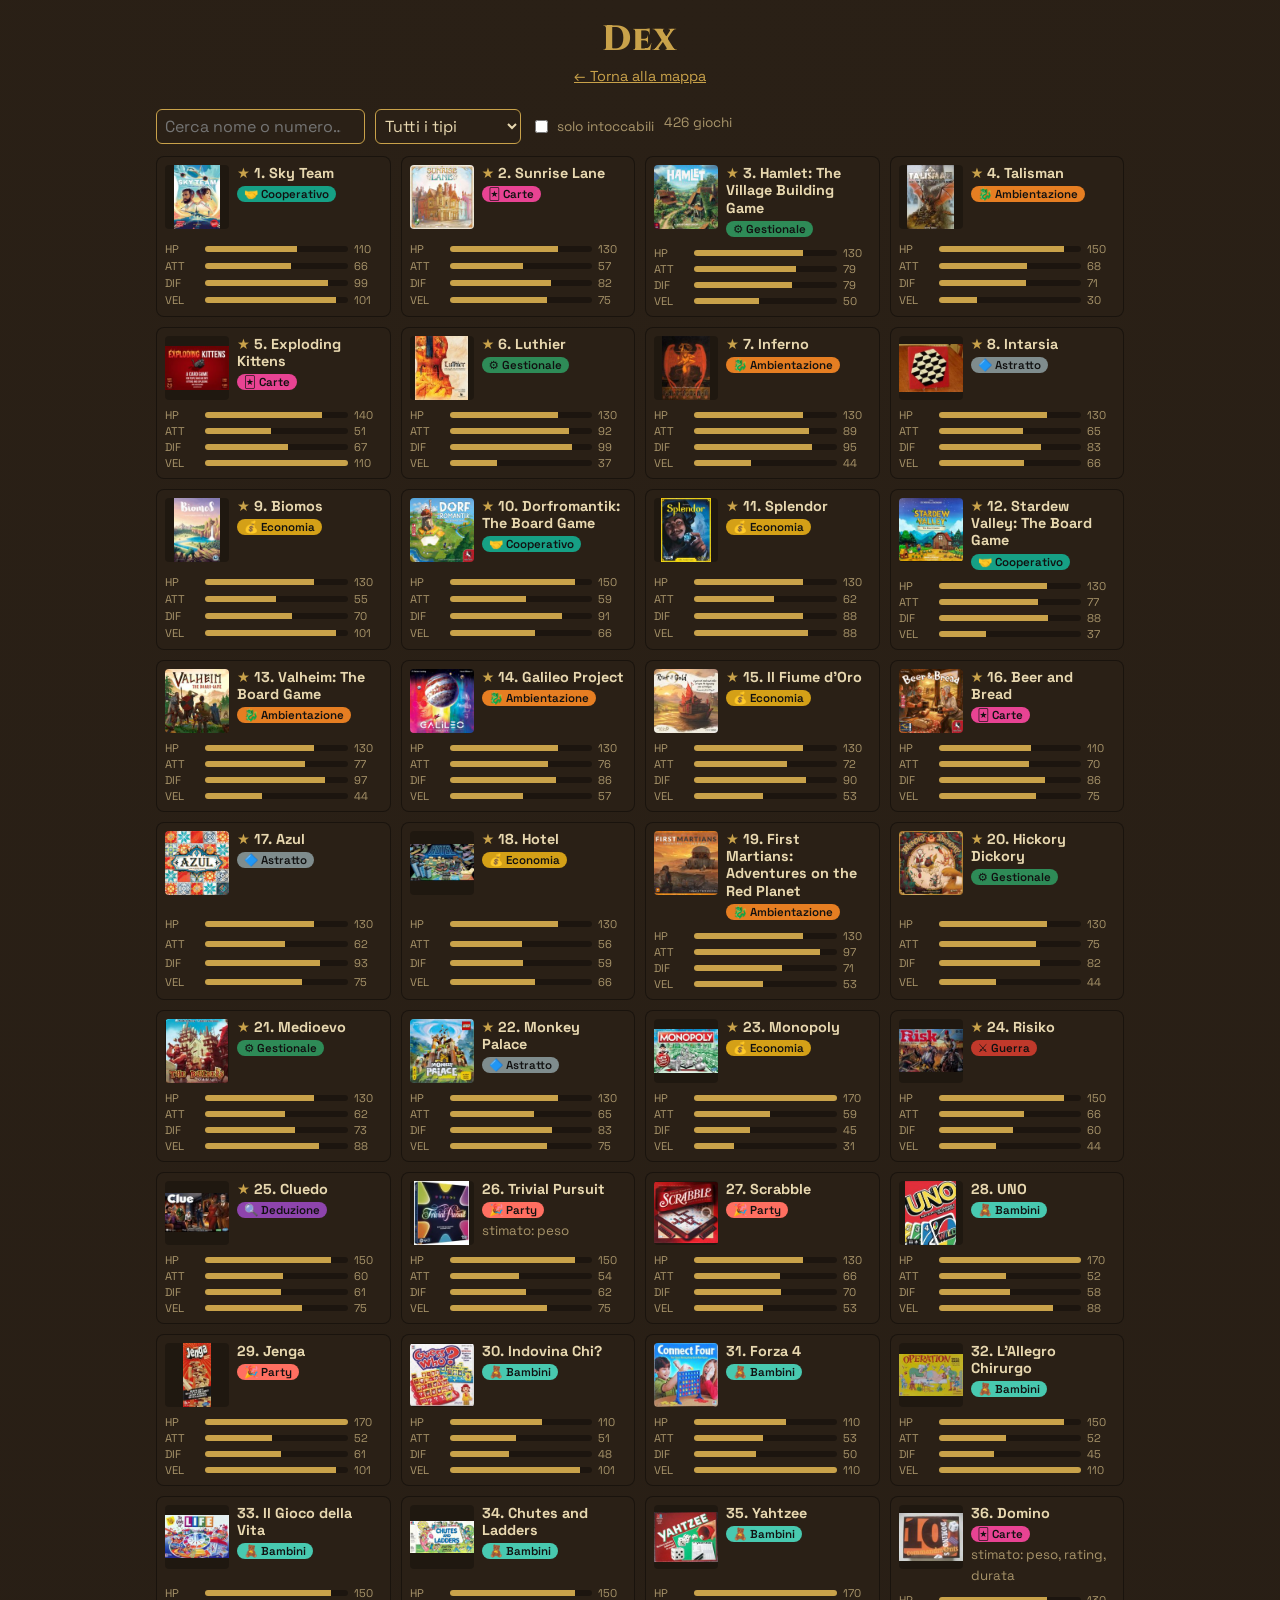
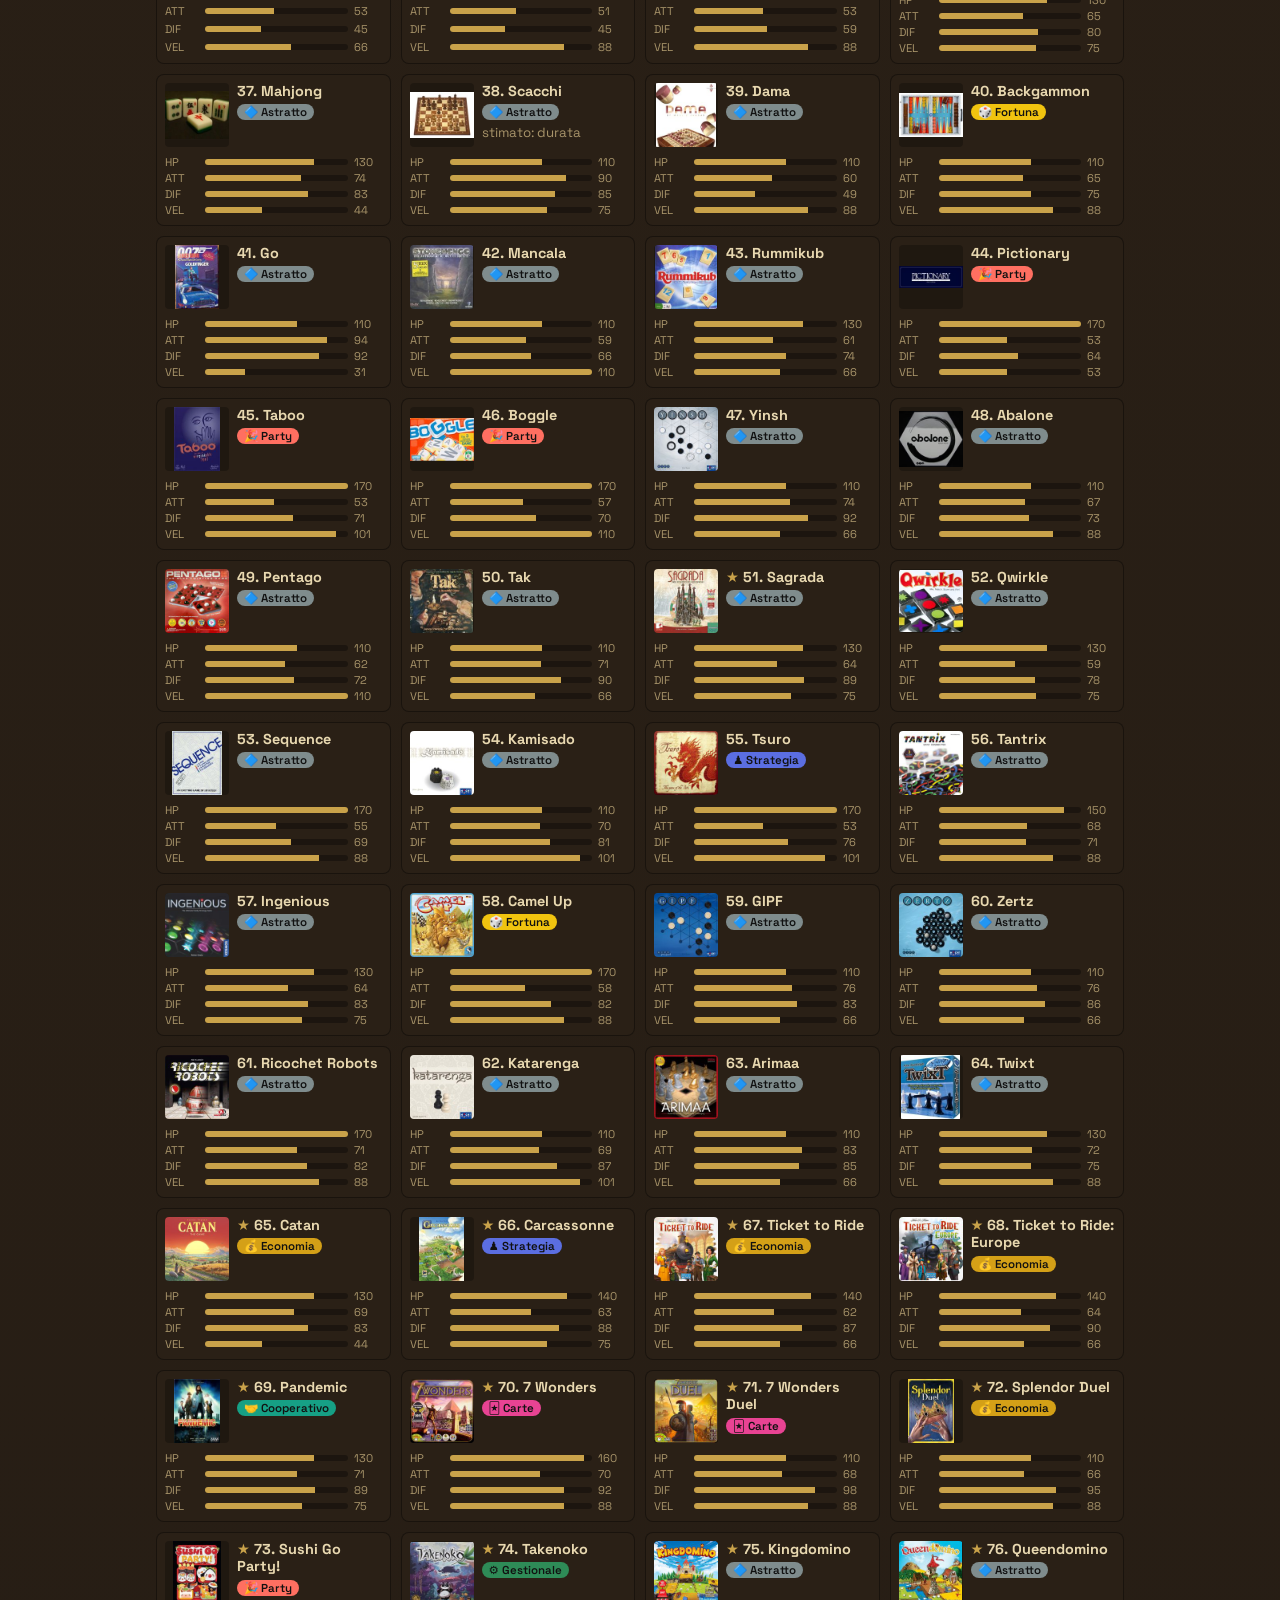
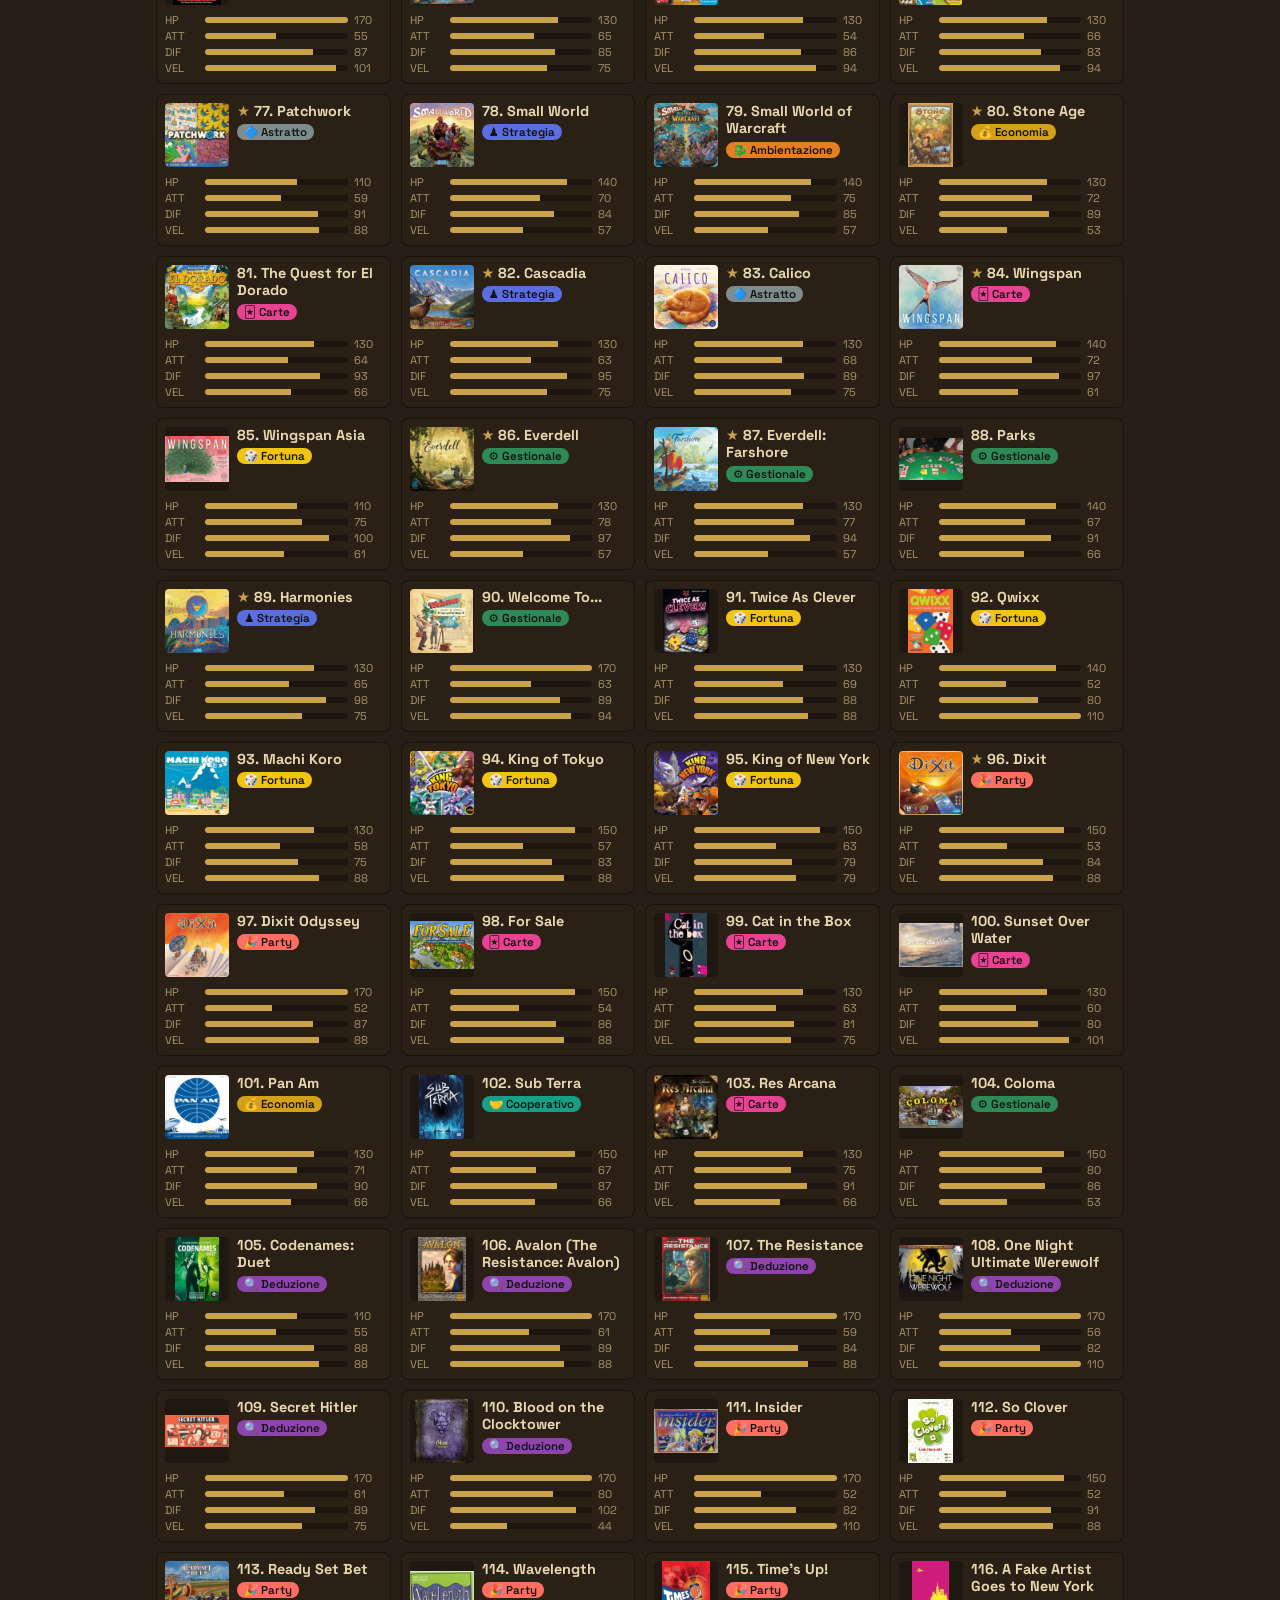
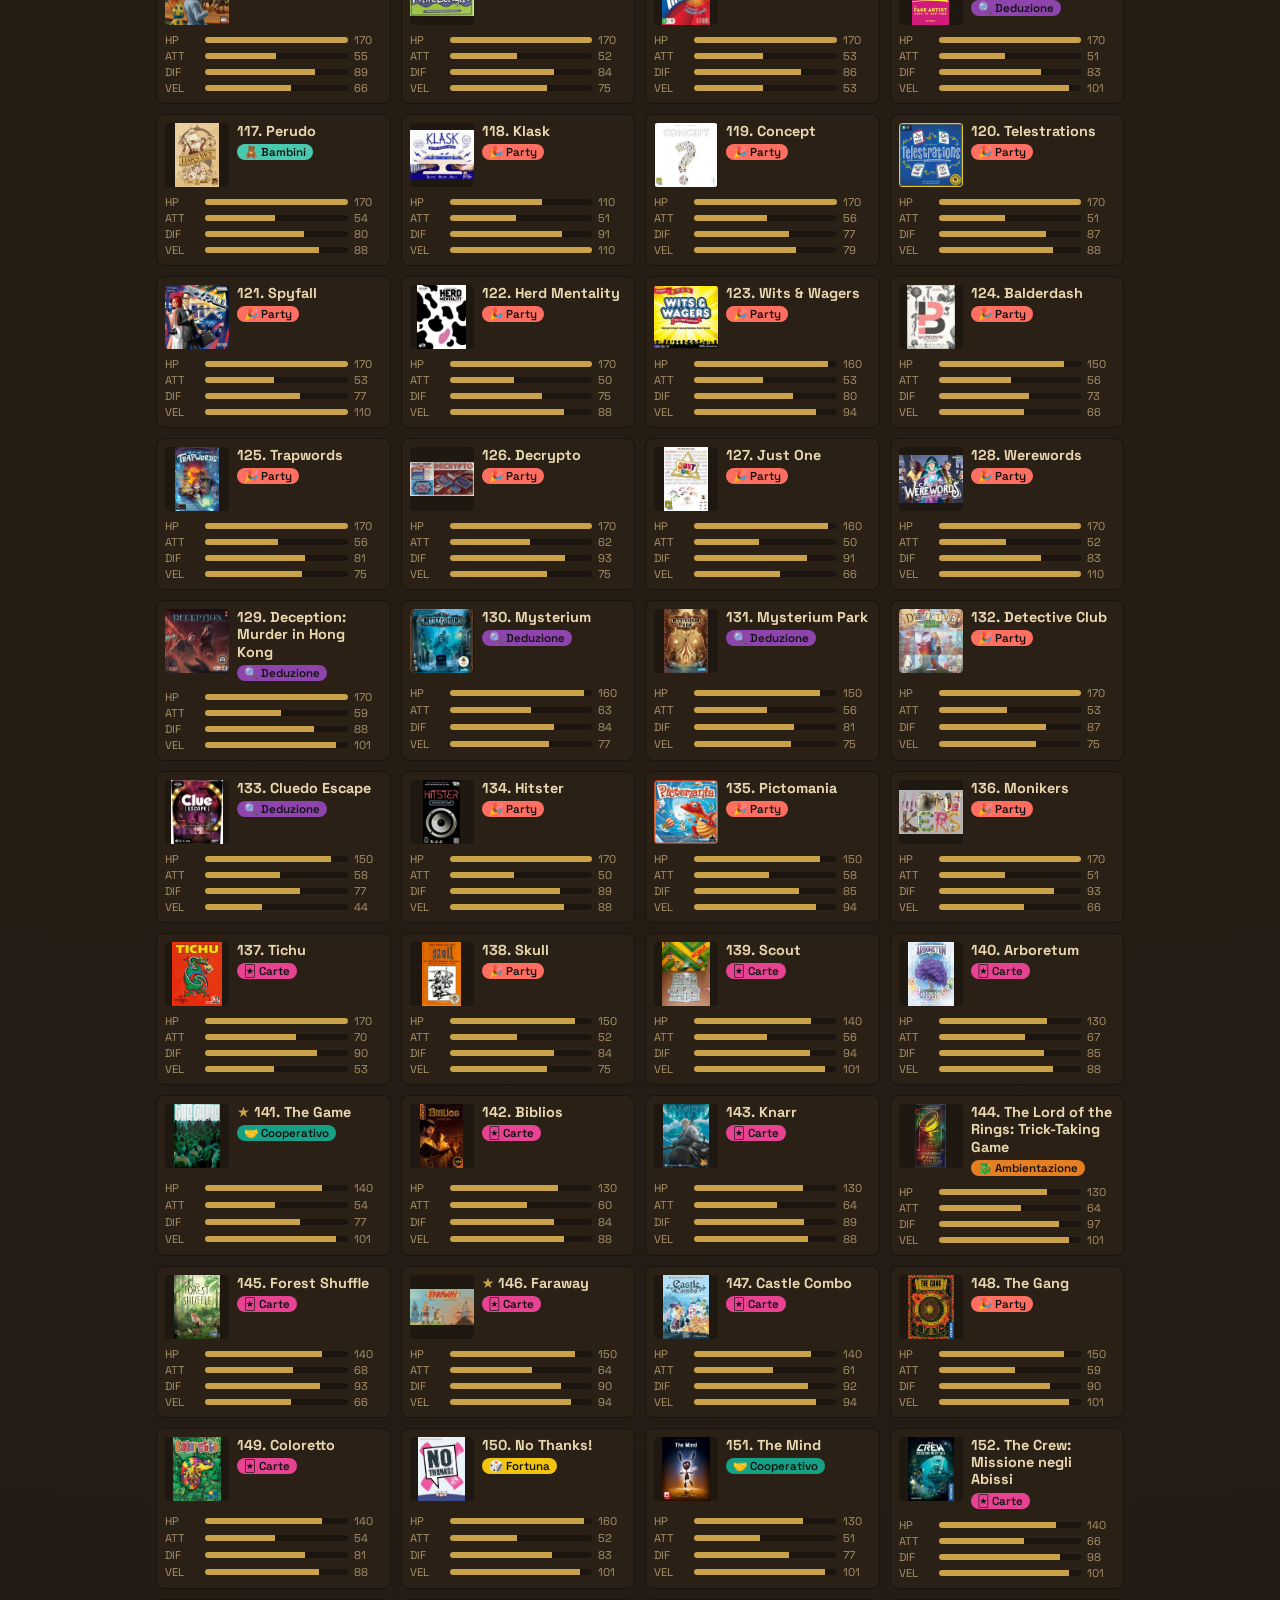
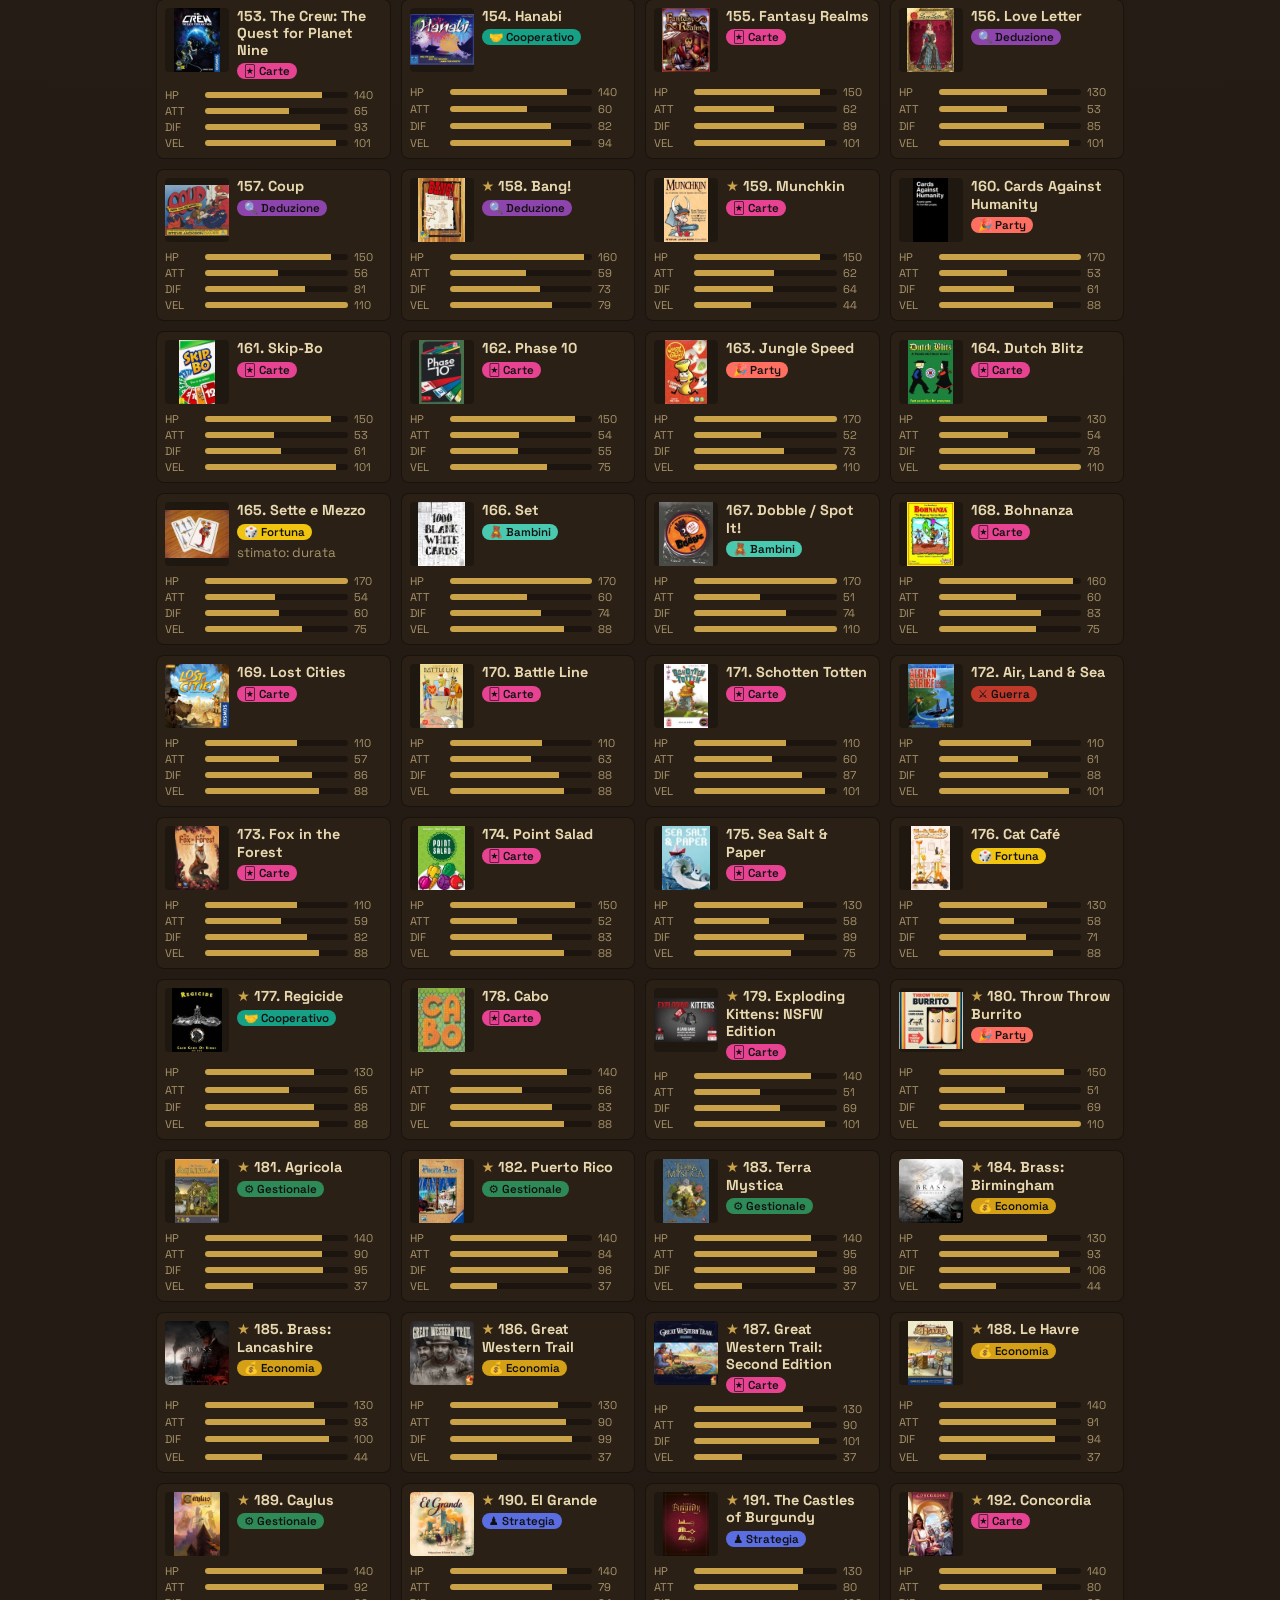
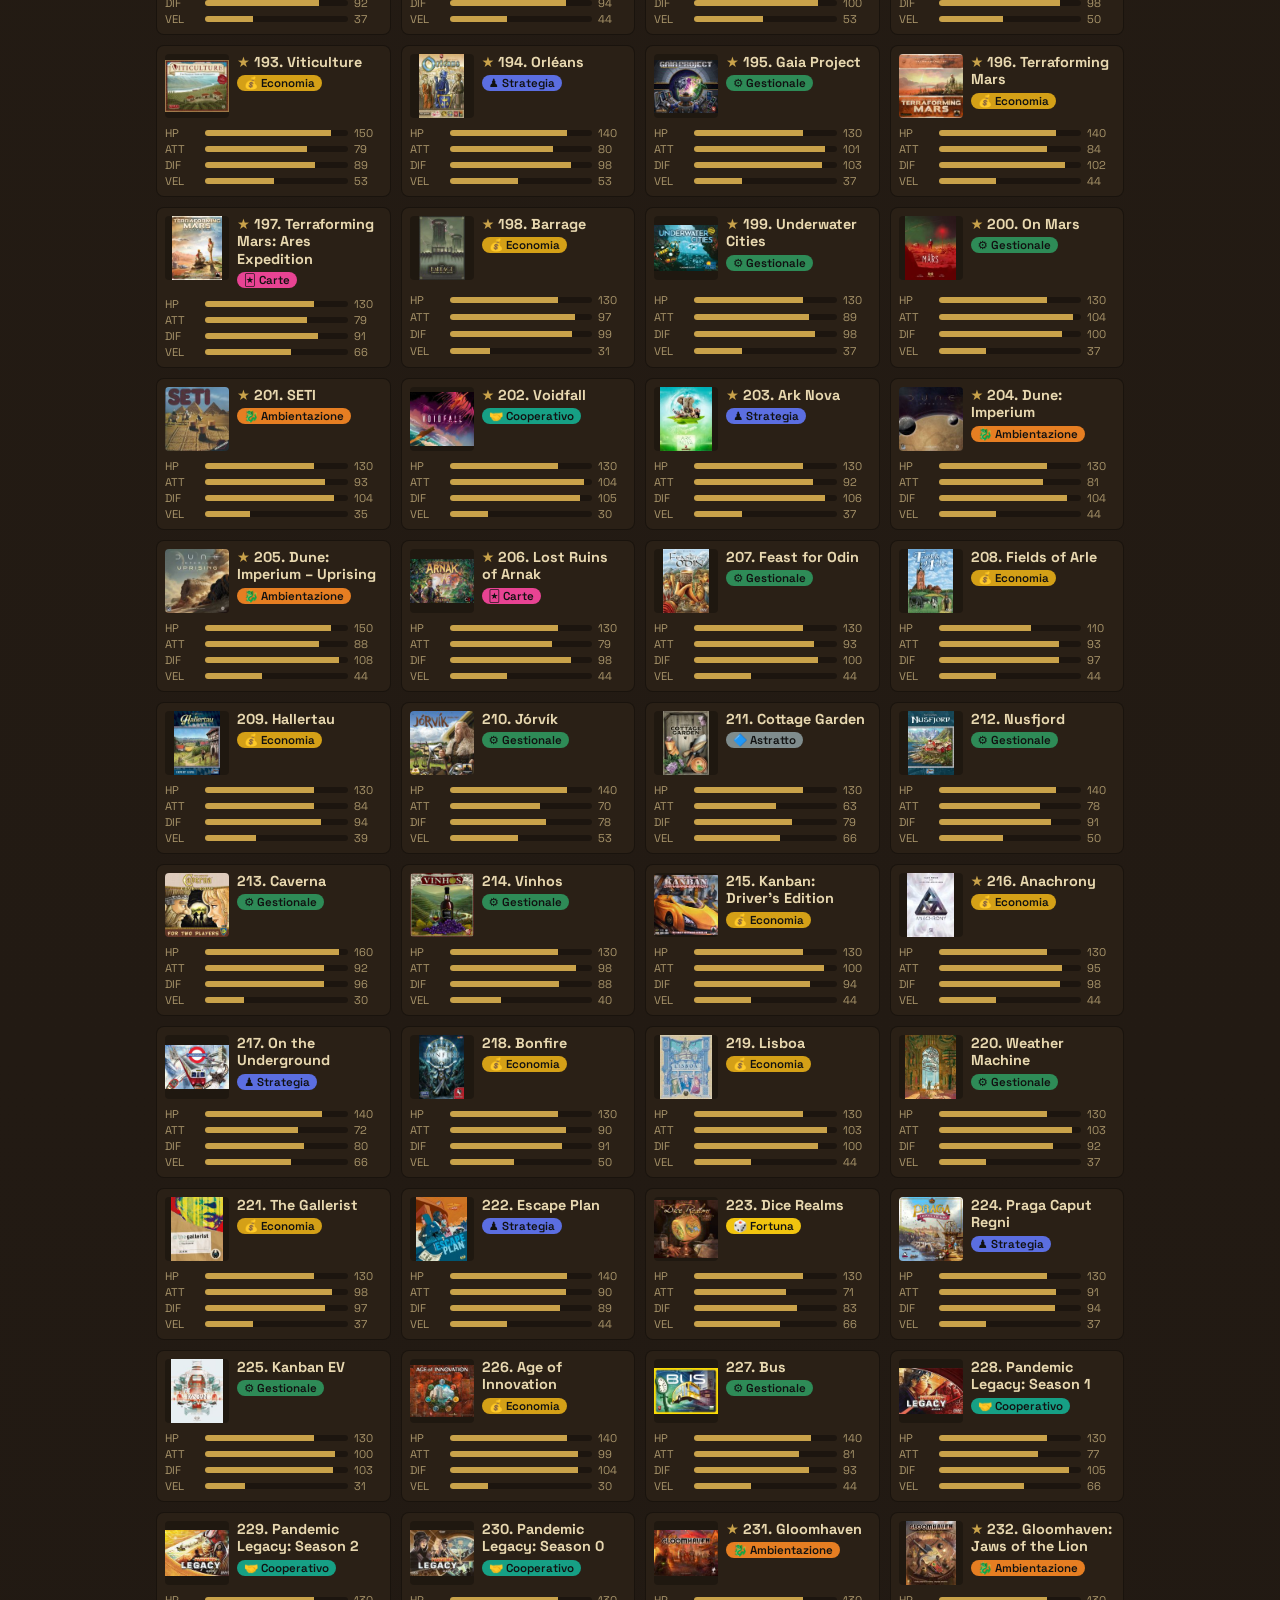
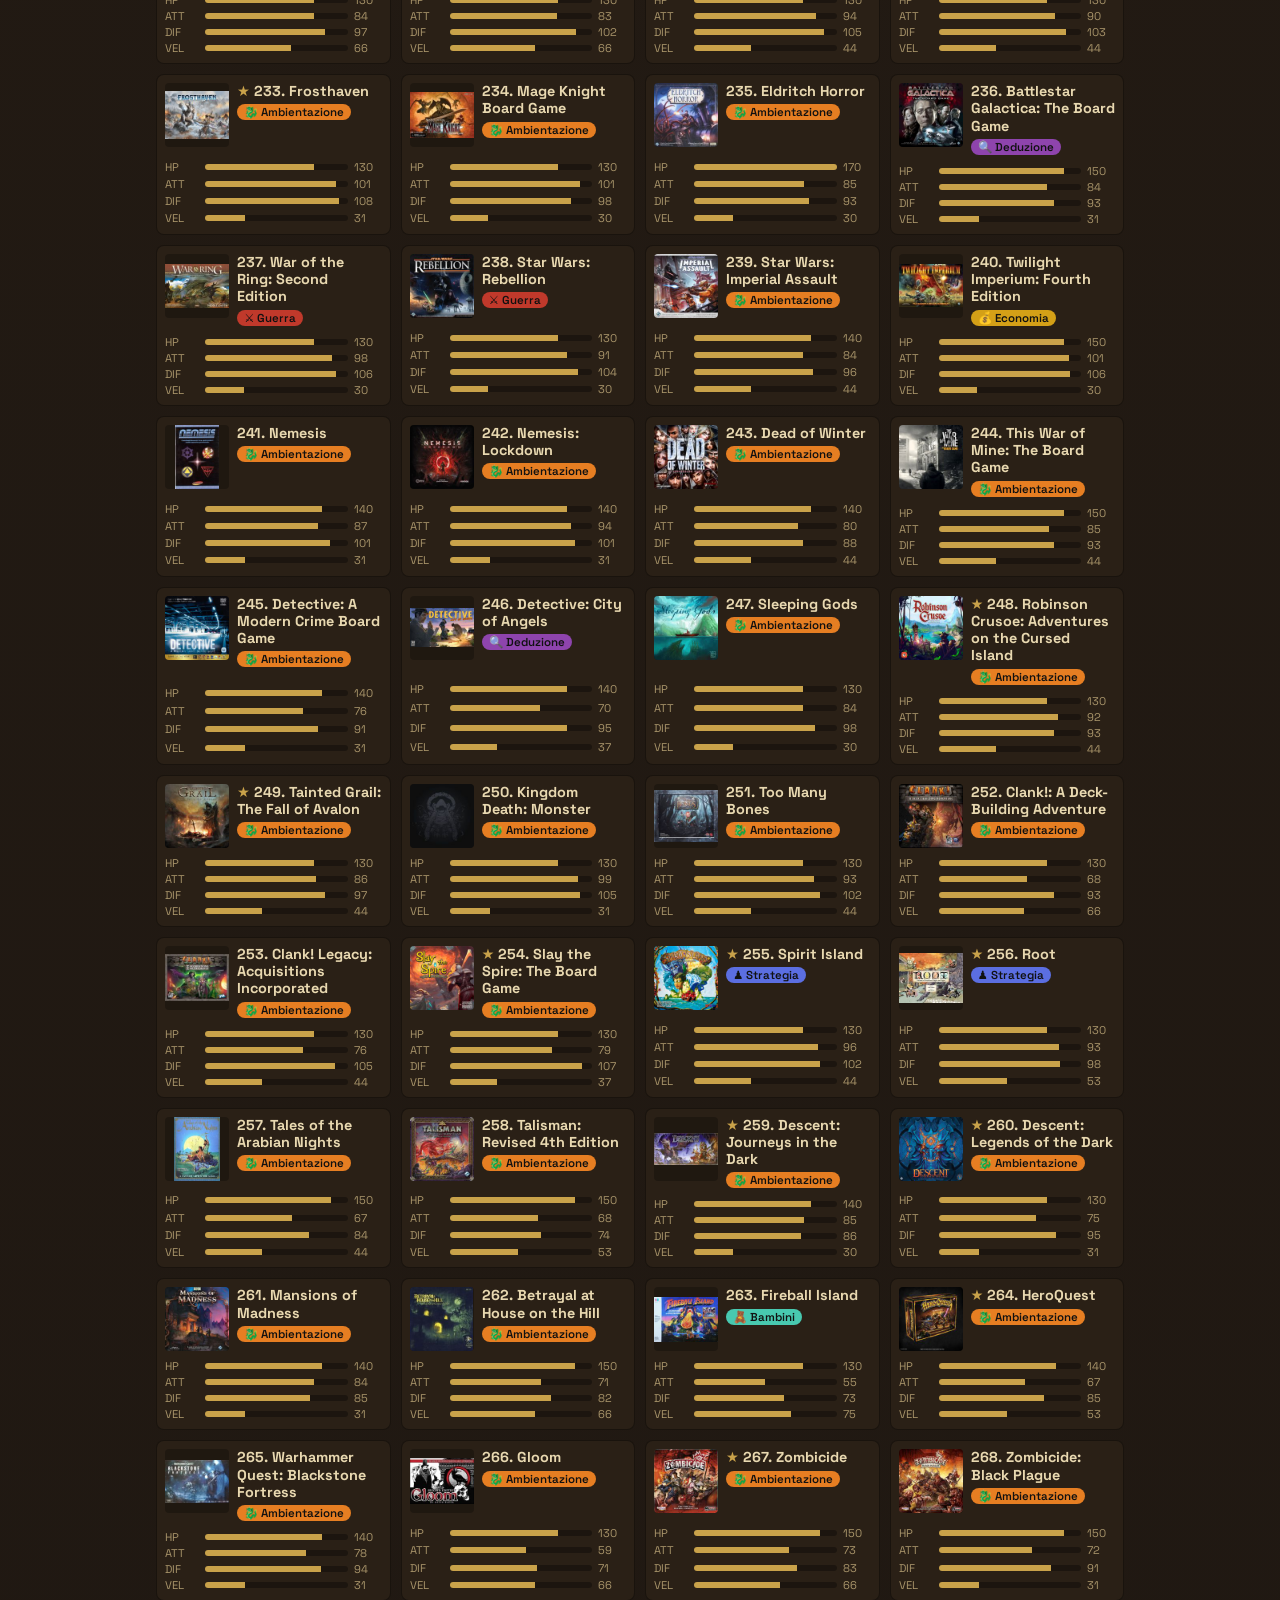
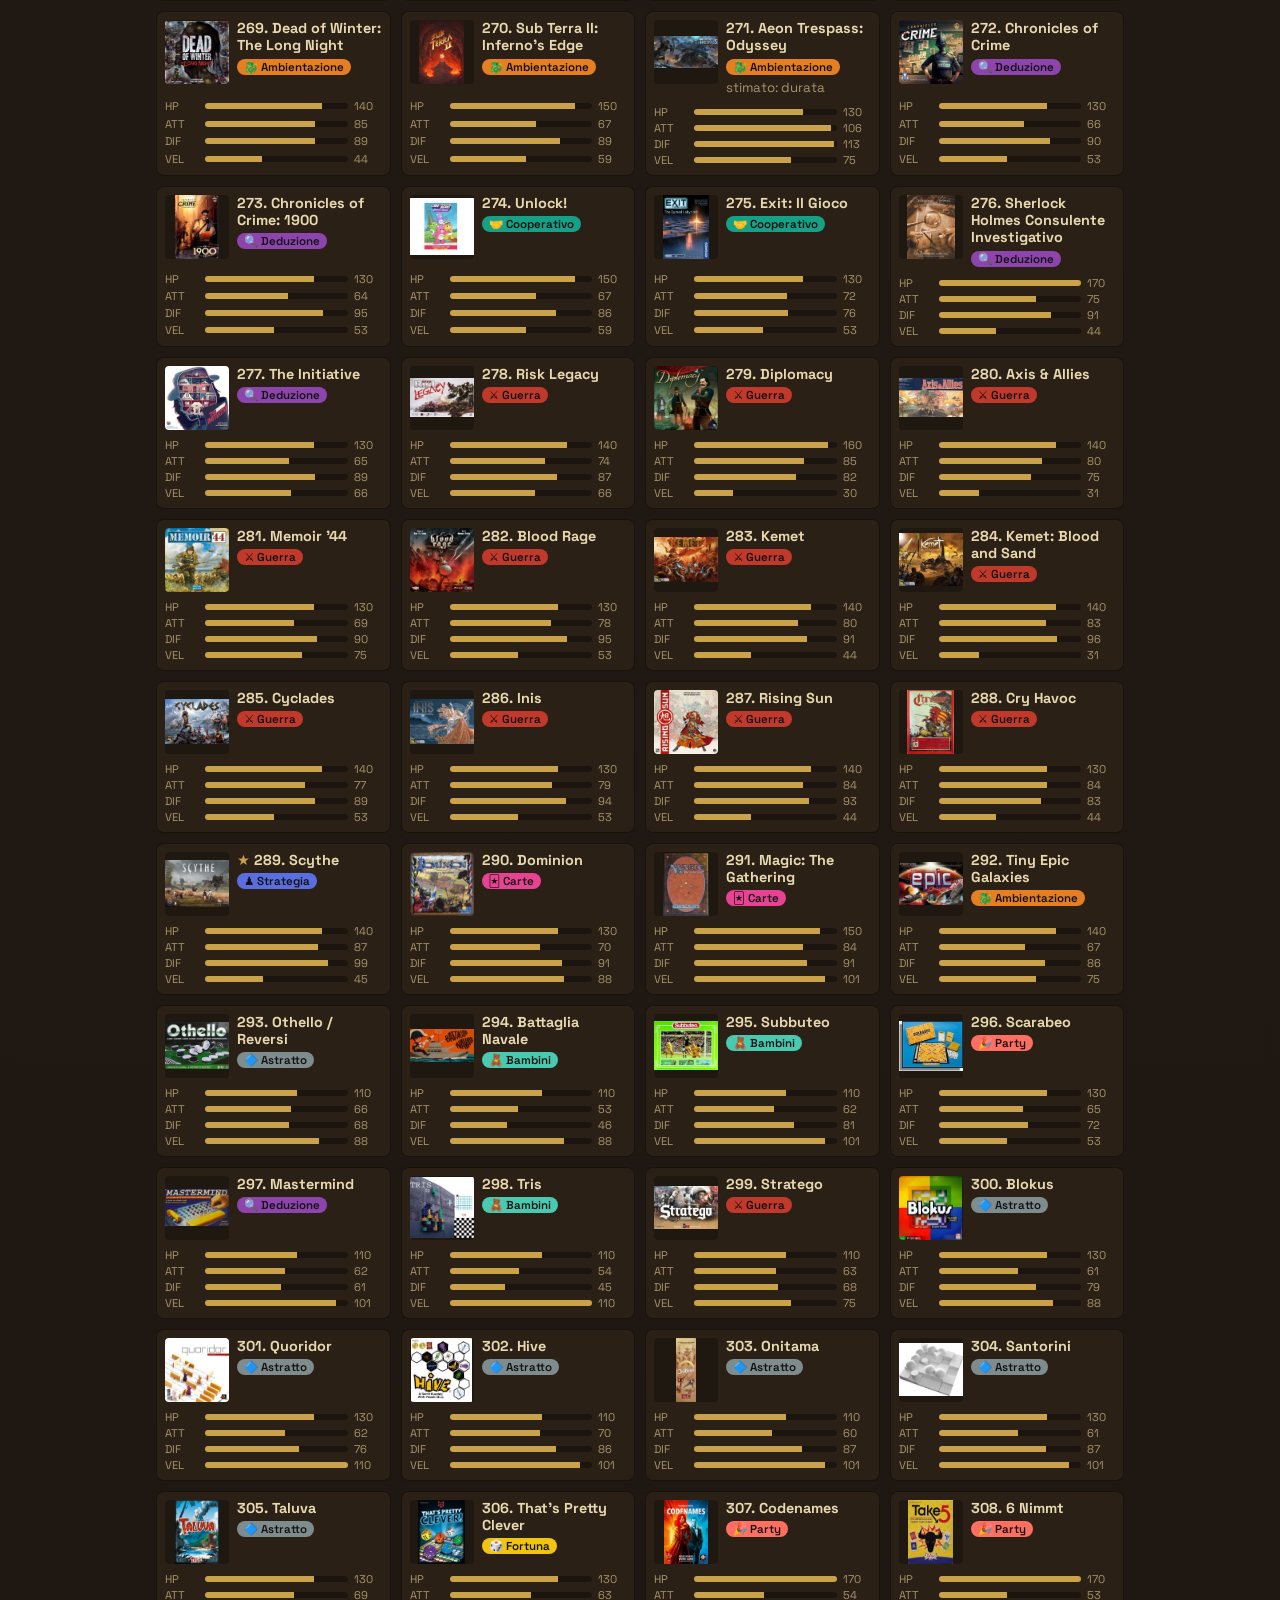
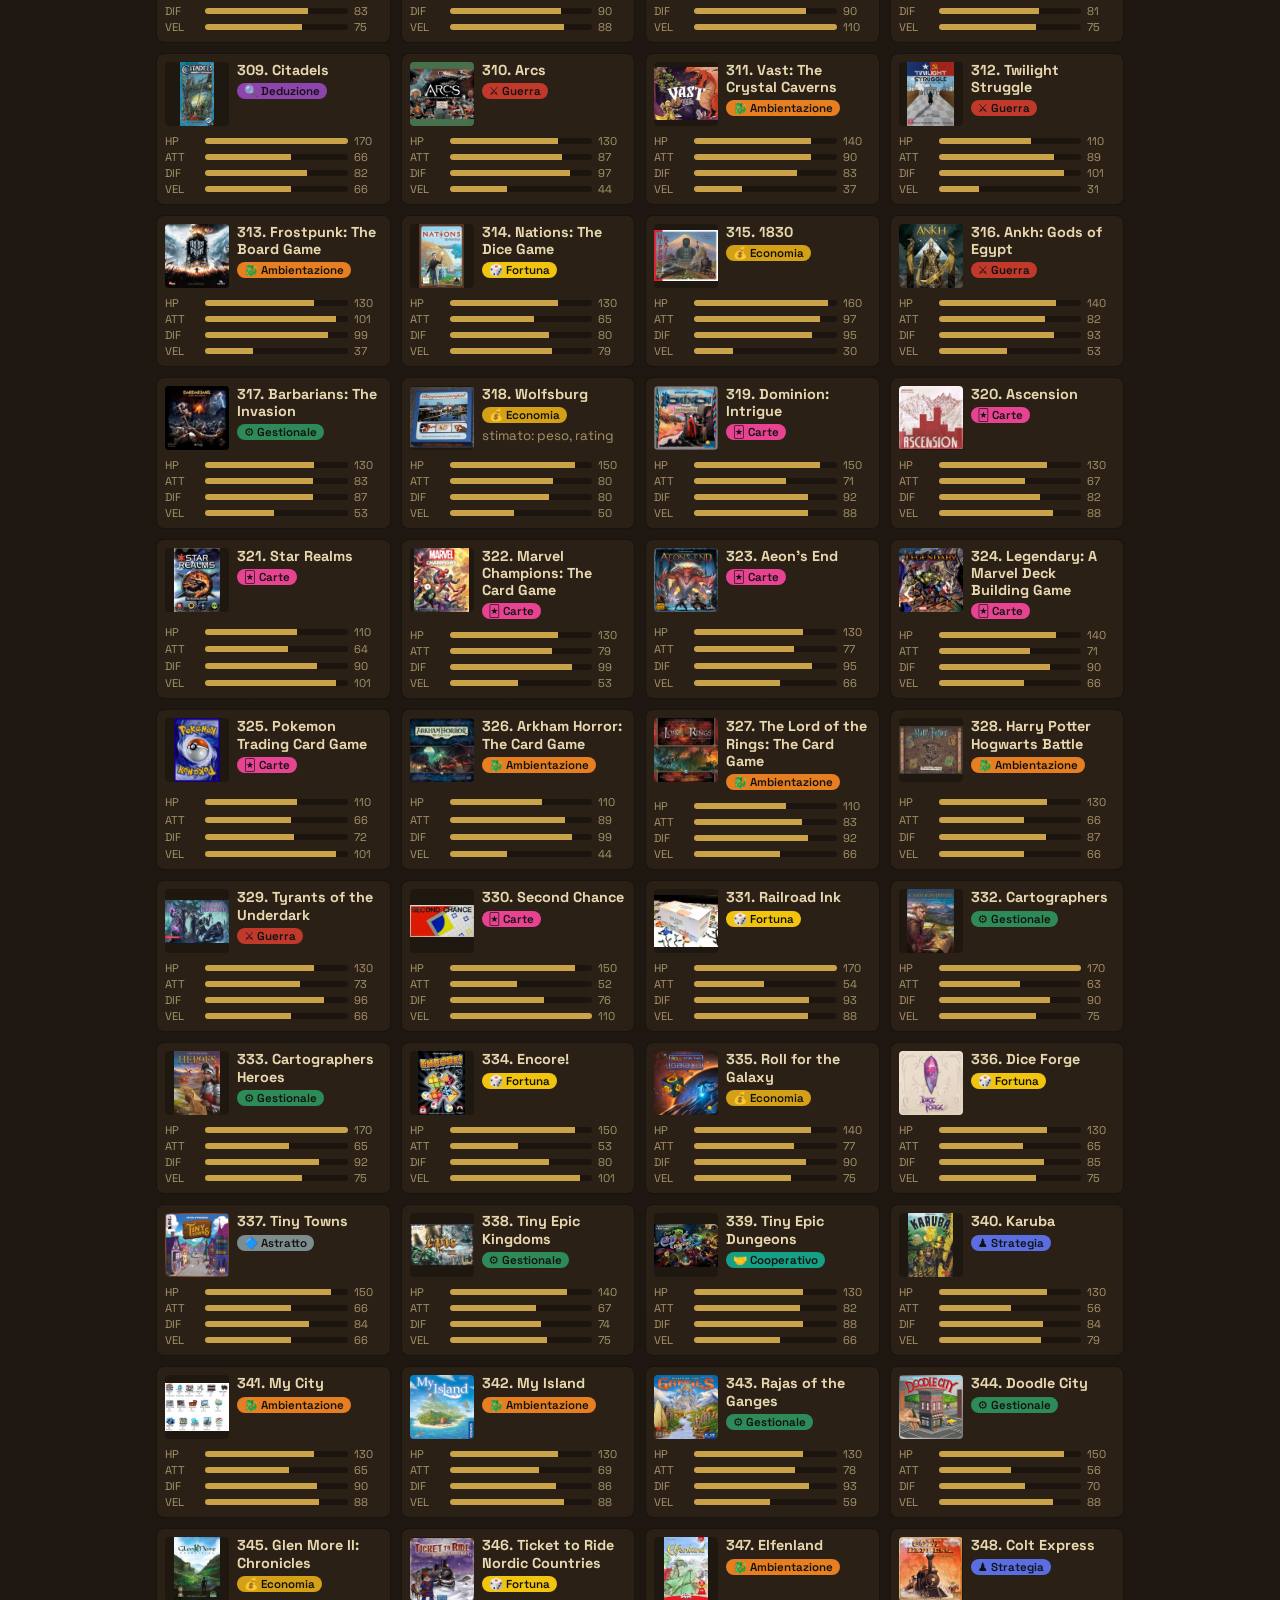
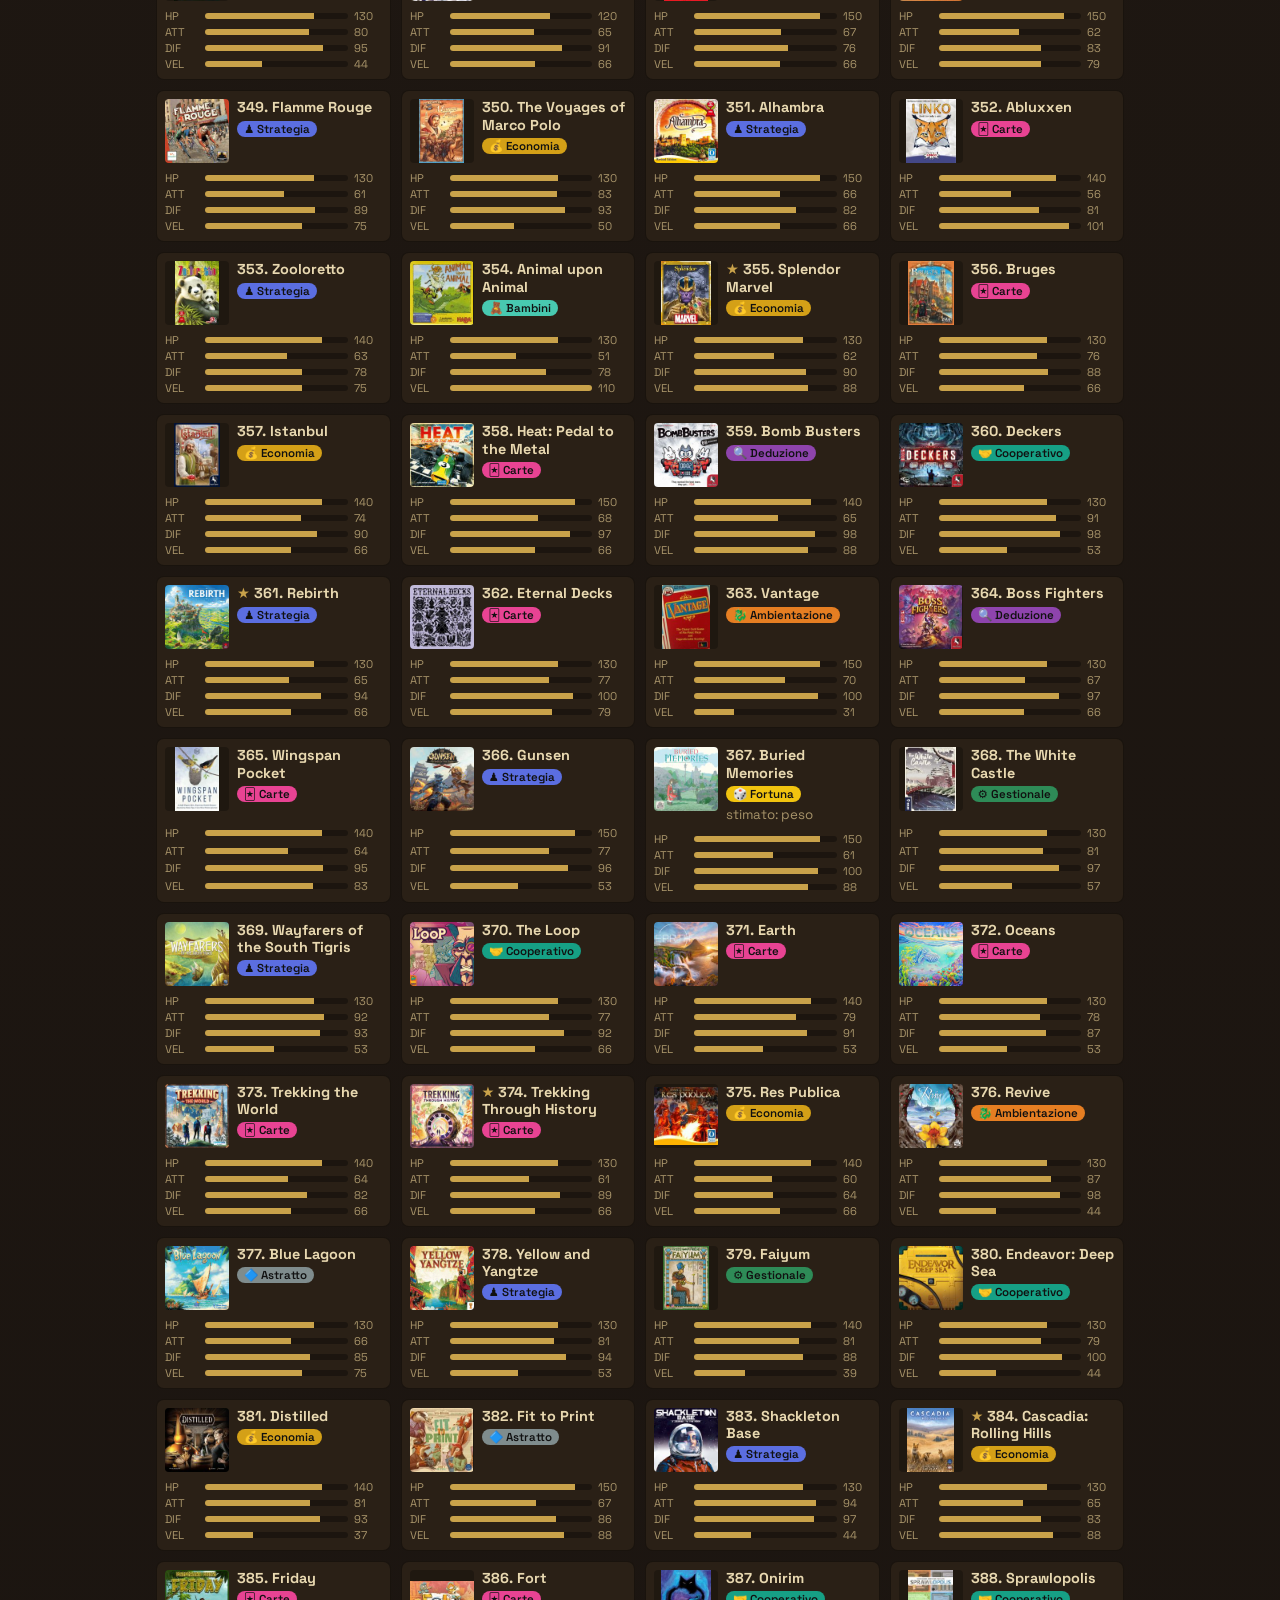
==== dex.html @ e4612c75 "Step 5: tipi (12), stat, tabella vantaggi, dex; correzione bgg_id sbagliati Co-Authored-By: Claude S" ====
<!doctype html>
<html lang="it">
<head>
<meta charset="utf-8">
<meta name="viewport" content="width=device-width,initial-scale=1">
<title>Board Game Imperialism – Dex</title>
<link href="https://fonts.googleapis.com/css2?family=Cinzel:wght@600;800&family=Space+Grotesk:wght@400;600&display=swap" rel="stylesheet">
<link rel="stylesheet" href="style.css">
<style>
.filters{display:flex;flex-wrap:wrap;gap:10px;align-items:center;margin:8px 0 12px}
input[type=search]{font:inherit;background:var(--panel);color:var(--parch);border:1px solid var(--gold);border-radius:6px;padding:6px 8px}
.cards{display:grid;grid-template-columns:repeat(auto-fill,minmax(230px,1fr));gap:10px}
.card{background:var(--panel);border:1px solid #0006;border-radius:8px;padding:8px;display:grid;grid-template-columns:64px 1fr;gap:8px}
.card img{width:64px;height:64px;object-fit:contain;background:#0004;border-radius:4px}
.card h3{margin:0;font-size:.9rem;line-height:1.2}
.card small{color:var(--muted)}
.badge{display:inline-block;padding:1px 7px;border-radius:10px;color:#111;font-weight:600;font-size:.72rem;margin-top:2px}
.bars{grid-column:1/3;display:grid;grid-template-columns:34px 1fr 28px;gap:2px 6px;font-size:.7rem;color:var(--muted);align-items:center}
.bar{height:6px;background:#0005;border-radius:3px;overflow:hidden}.bar i{display:block;height:100%;background:var(--gold)}
.pin{color:var(--gold)}
table.chart{border-collapse:collapse;font-size:.72rem;margin-top:8px}
table.chart td,table.chart th{border:1px solid #0006;padding:3px 5px;text-align:center}
td.w{background:#27ae6088}td.l{background:#c0392b88}
.scroll{overflow:auto}
</style>
</head>
<body>
<header><h1>Dex</h1><p class="sub"><a href="index.html" style="color:var(--gold)">← Torna alla mappa</a></p></header>
<main>
  <section class="filters">
    <input id="q" type="search" placeholder="Cerca nome o numero…">
    <select id="typeSel"></select>
    <label class="speed"><input id="pinOnly" type="checkbox"> solo intoccabili</label>
    <span id="count" class="stats"></span>
  </section>
  <div id="cards" class="cards"></div>
  <section class="logwrap"><h2>Tabella dei tipi</h2>
    <p class="stats">Riga = attaccante. Verde = super efficace (×1.5), rosso = poco efficace (×0.67), vuoto = neutro.</p>
    <div class="scroll"><table id="chart" class="chart"></table></div>
  </section>
</main>
<script src="data/games.js"></script>
<script src="data/stats.js"></script>
<script src="data/types.js"></script>
<script src="data/intoccabili.js"></script>
<script>
'use strict';
const $ = id => document.getElementById(id);
const tcol = Object.fromEntries(TYPES.map(t => [t.id, t]));
const keep = new Set();
for (const p of KEEP.split(',')) { const m = p.trim().match(/^(\d+)(?:-(\d+))?$/); if (m) for (let n = +m[1]; n <= +(m[2] || m[1]); n++) keep.add(n); }

$('typeSel').innerHTML = '<option value="">Tutti i tipi</option>' + TYPES.map(t => `<option>${t.id}</option>`).join('');
function bar(label, v, max) { return `<span>${label}</span><div class="bar"><i style="width:${Math.min(100, v / max * 100)}%"></i></div><span>${v}</span>`; }
function render() {
  const q = $('q').value.trim().toLowerCase(), ty = $('typeSel').value, po = $('pinOnly').checked;
  const list = GAMES.filter(g => (!q || g.name.toLowerCase().includes(q) || String(g.n) === q)
    && (!ty || STATS[g.id].t === ty) && (!po || keep.has(g.n)));
  $('count').textContent = list.length + ' giochi';
  $('cards').innerHTML = list.map(g => {
    const s = STATS[g.id], t = tcol[s.t];
    return `<div class="card"><img src="${g.cover}" alt="" loading="lazy"><div><h3>${keep.has(g.n) ? '<span class="pin">★</span> ' : ''}${g.n}. ${g.name}</h3>
      <span class="badge" style="background:${t.color}">${t.icon} ${s.t}</span>${s.est ? `<br><small>stimato: ${s.est.join(', ')}</small>` : ''}</div>
      <div class="bars">${bar('HP', s.hp, 170)}${bar('ATT', s.atk, 110)}${bar('DIF', s.def, 115)}${bar('VEL', s.spd, 110)}</div></div>`;
  }).join('');
}
['q', 'typeSel', 'pinOnly'].forEach(id => $(id).addEventListener('input', render));
$('chart').innerHTML = '<tr><th></th>' + TYPES.map(t => `<th title="${t.id}">${t.icon}</th>`).join('') + '</tr>' +
  TYPES.map(a => `<tr><th title="${a.id}">${a.icon} ${a.id}</th>` + TYPES.map(d => {
    const m = typeMultiplier(a.id, d.id); return `<td class="${m > 1 ? 'w' : m < 1 ? 'l' : ''}">${m > 1 ? '×1.5' : m < 1 ? '×.67' : ''}</td>`;
  }).join('') + '</tr>').join('');
render();
</script>
</body>
</html>
---- style.css ----
:root{
  --bg:#1a1410; --panel:#2a2016; --parch:#e8d8b0; --ink:#2b1d0e; --gold:#c9a24a; --muted:#a8946a;
}
*{box-sizing:border-box}
body{margin:0;background:radial-gradient(circle at top,#2a2016,var(--bg));color:var(--parch);
  font-family:'Space Grotesk',system-ui,sans-serif;min-height:100vh}
header{text-align:center;padding:16px 16px 4px}
h1{font-family:'Cinzel',serif;font-weight:800;margin:0;color:var(--gold);letter-spacing:.05em;
  font-size:clamp(1.3rem,4vw,2.2rem)}
.sub{margin:4px 0 0;color:var(--muted);font-size:.9rem}
main{max-width:1000px;margin:0 auto;padding:12px 16px 32px}
.toolbar{display:flex;gap:12px;align-items:center;flex-wrap:wrap;margin-bottom:10px}
button{font:inherit;font-weight:600;background:var(--gold);color:var(--ink);border:0;border-radius:8px;
  padding:8px 14px;cursor:pointer}
button:hover{filter:brightness(1.1)}
.stats{color:var(--muted);font-size:.85rem;margin:0 0 8px}
.board{padding:4px;background:var(--panel);border:2px solid var(--gold);border-radius:6px}
.grid{display:grid;grid-template-columns:repeat(15,1fr);aspect-ratio:1;container-type:inline-size}
.covers{position:absolute;inset:4px;pointer-events:none}
.board{position:relative}
.cell{padding:0;border:0;border-radius:0;box-shadow:inset 0 0 0 1px rgba(0,0,0,.28);cursor:pointer;
  background-image:linear-gradient(rgba(255,255,255,.12),rgba(255,255,255,0))}
.cover{position:absolute;pointer-events:auto;padding:0;overflow:hidden;cursor:pointer;background:var(--c);
  border:3px solid var(--c);border-radius:4px;box-shadow:0 0 0 1px #000c,0 2px 6px #0008;
  container-type:inline-size;display:flex;flex-direction:column}
.cover img{flex:1;min-height:0;width:100%;object-fit:contain;display:block;background:rgba(0,0,0,.18)}
.cover span{flex:none;padding:1px 3px;line-height:1.15;background:rgba(0,0,0,.75);color:#fff;text-align:center;
  font-weight:600;font-size:clamp(5px,calc(100cqw / (5 + var(--s) * 2)),16px);
  display:-webkit-box;-webkit-line-clamp:2;-webkit-box-orient:vertical;overflow:hidden}
@container (max-width:38px){.cover span{display:none}}
.cover:hover,.cover.sel{outline:2px solid #fff;z-index:2}
.speed{color:var(--muted);font-size:.85rem;display:flex;gap:6px;align-items:center}
select{font:inherit;background:var(--panel);color:var(--parch);border:1px solid var(--gold);border-radius:6px;padding:5px}
button.ghost{background:transparent;color:var(--gold);border:1px solid var(--gold)}
button:disabled{opacity:.45;cursor:default}
.logwrap h2{font-family:'Cinzel',serif;color:var(--gold);font-size:1.1rem;margin:16px 0 6px}
.log{list-style:none;margin:0;padding:0;max-height:260px;overflow:auto;font-size:.82rem;
  background:var(--panel);border-radius:6px}
.log li{padding:4px 8px;border-left:4px solid var(--gold);border-bottom:1px solid #0004}
.info{margin-top:12px;padding:12px 14px;background:var(--parch);color:var(--ink);border-radius:8px;
  min-height:3em;font-weight:600}
.info .dot{display:inline-block;width:1em;height:1em;border-radius:50%;vertical-align:-.15em;margin-right:6px;border:1px solid #0006}
@media(max-width:600px){main{padding:8px}.board{gap:1px}}
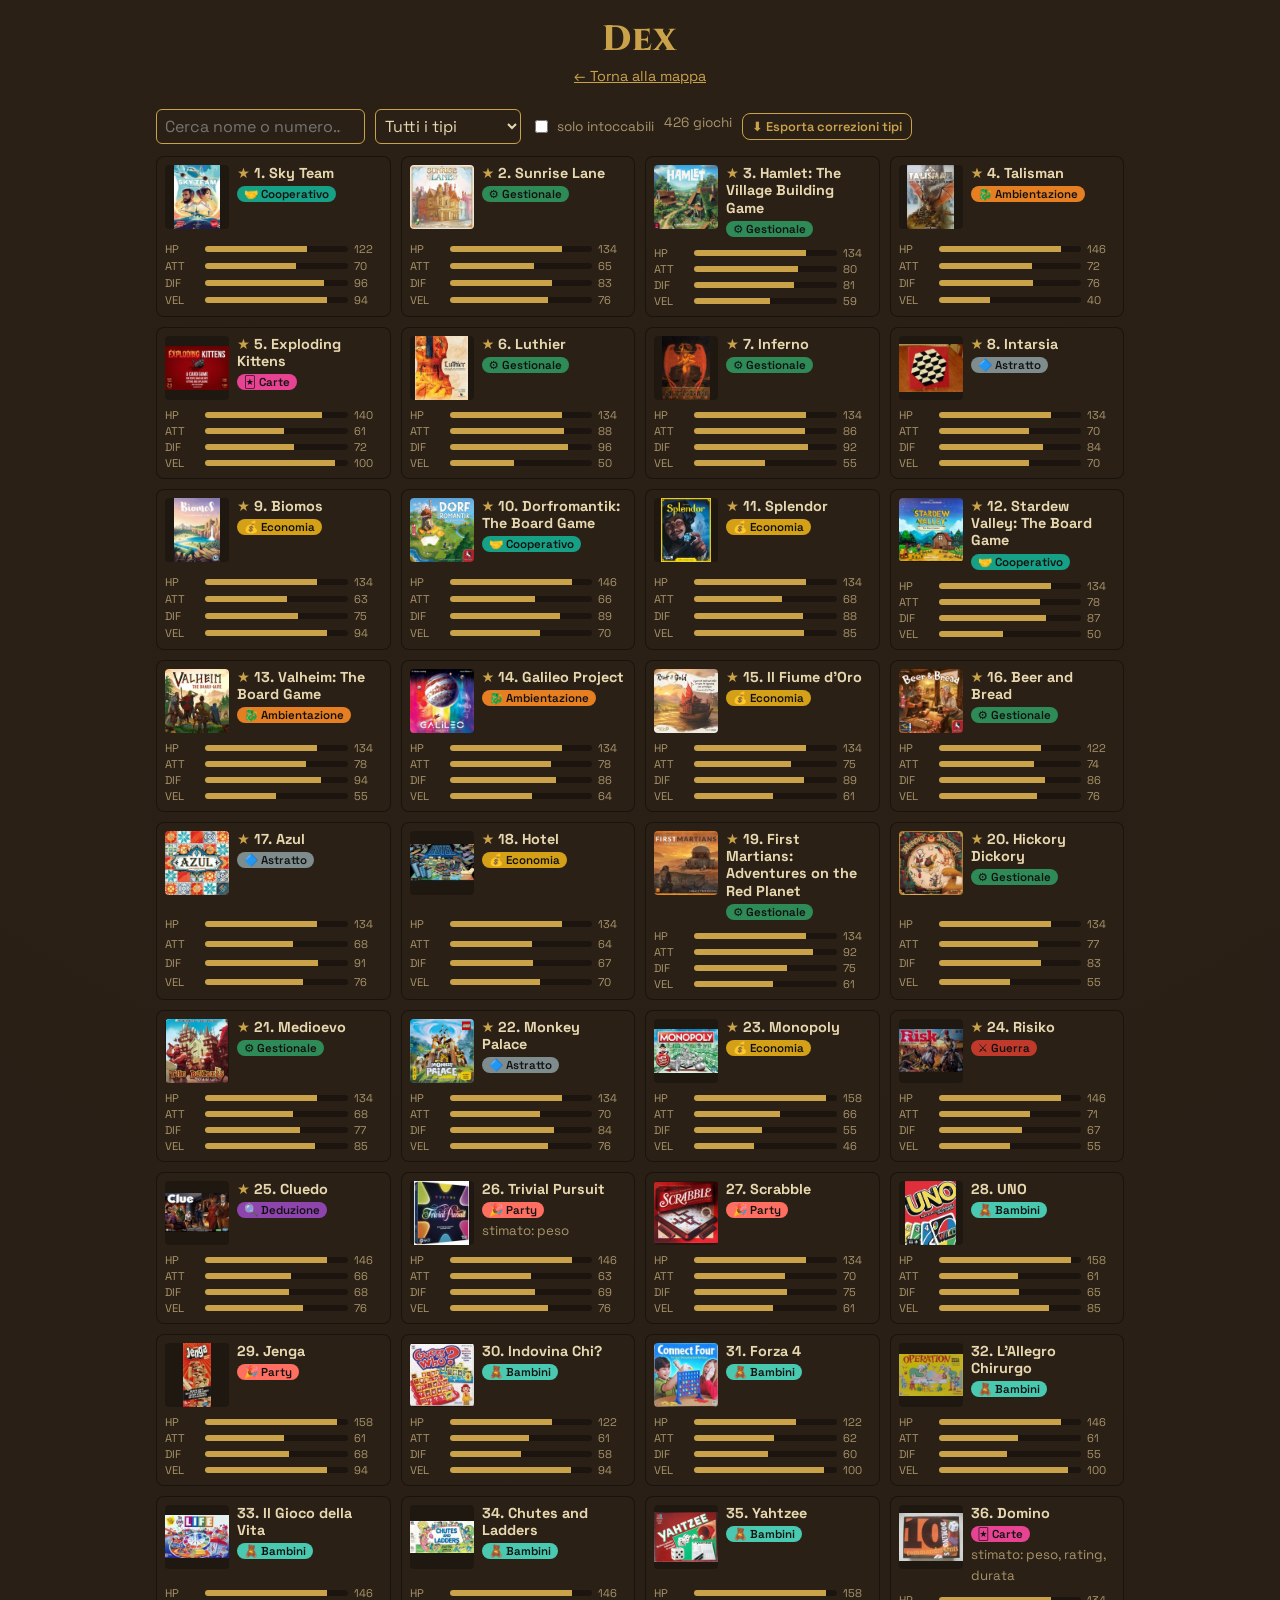
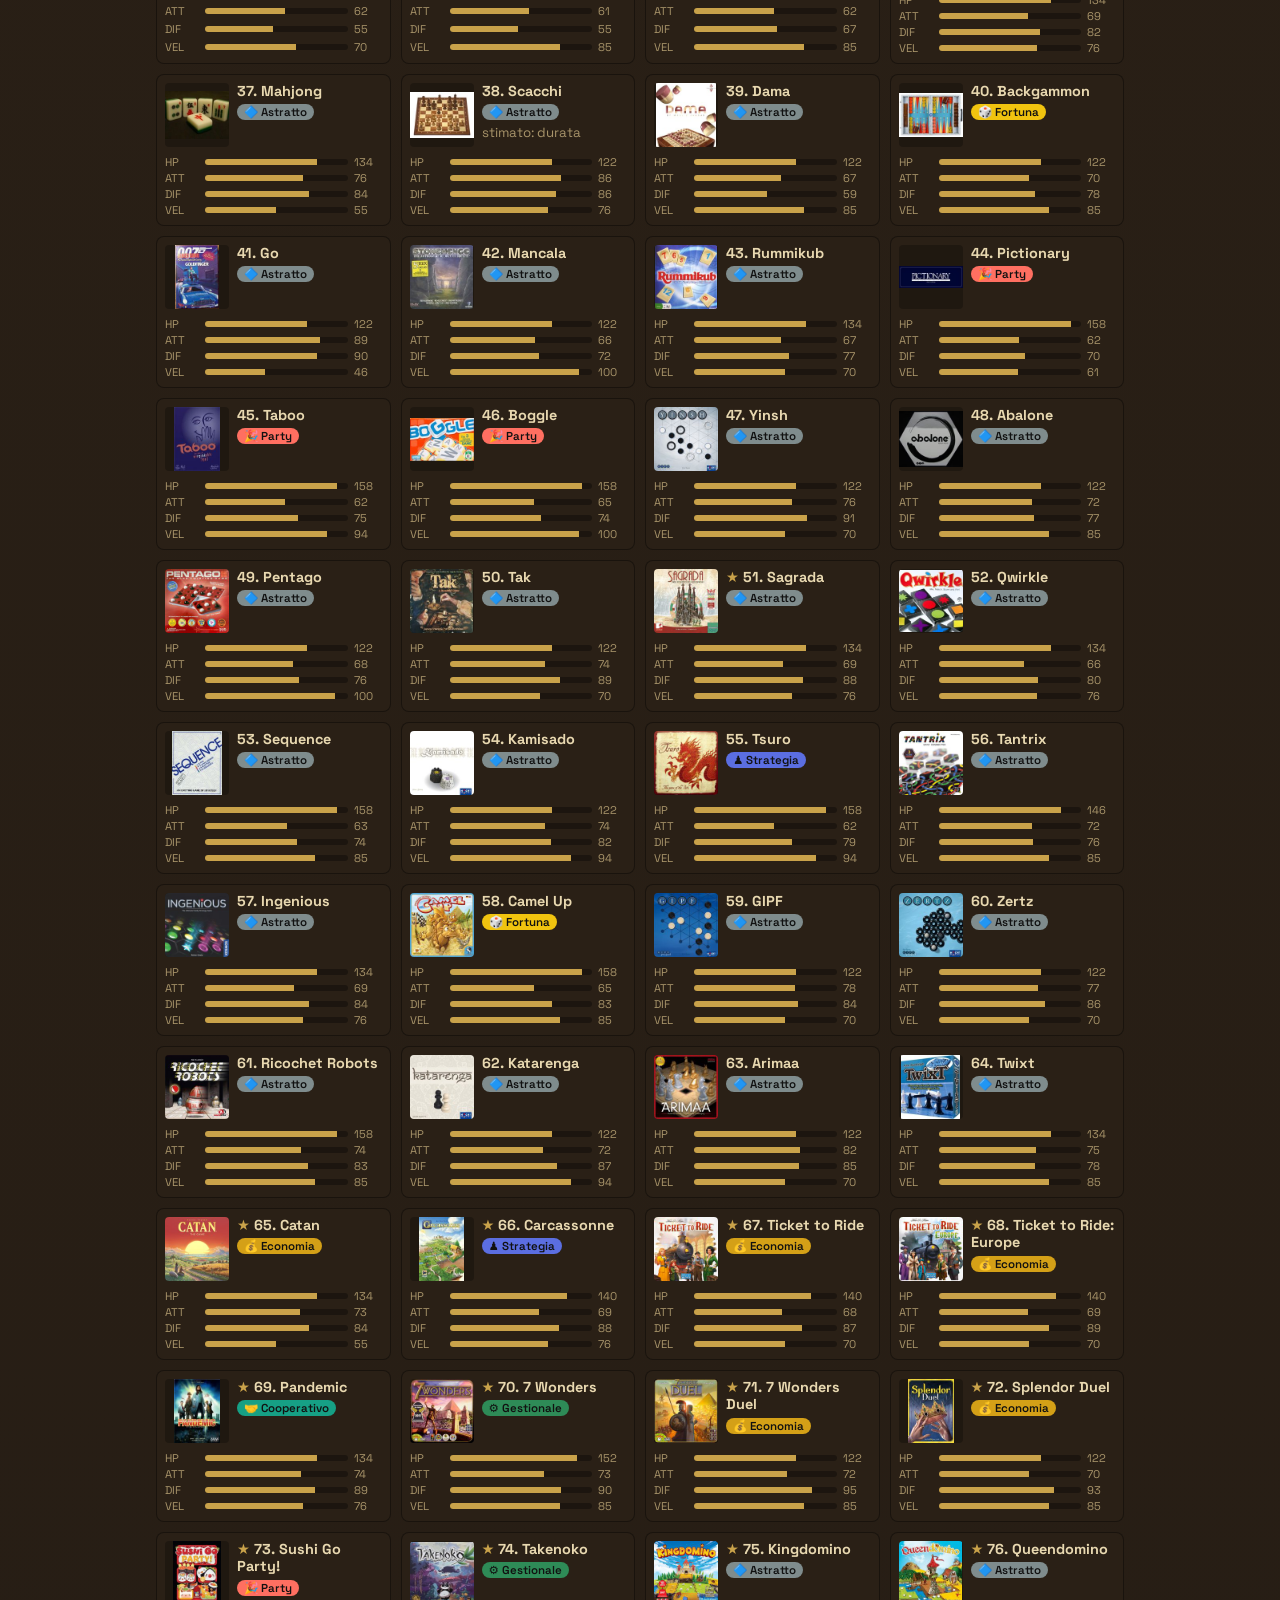
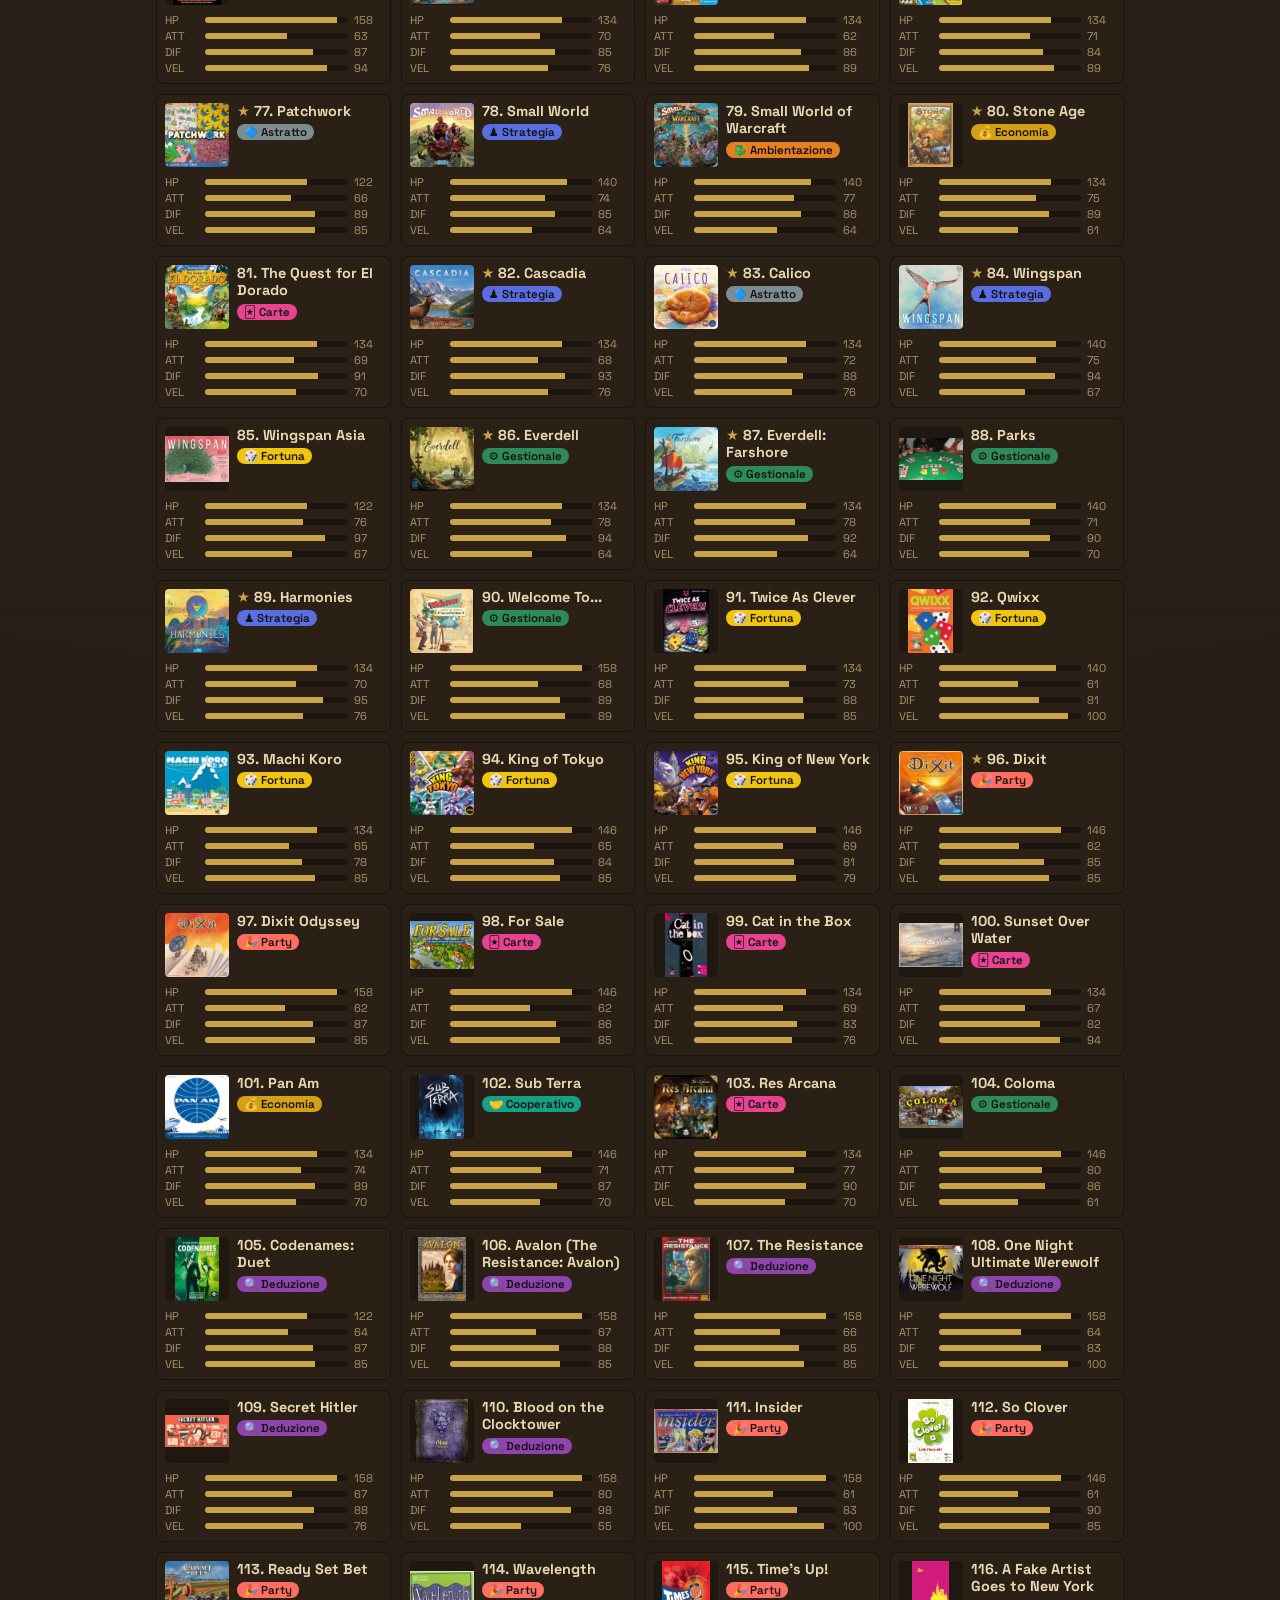
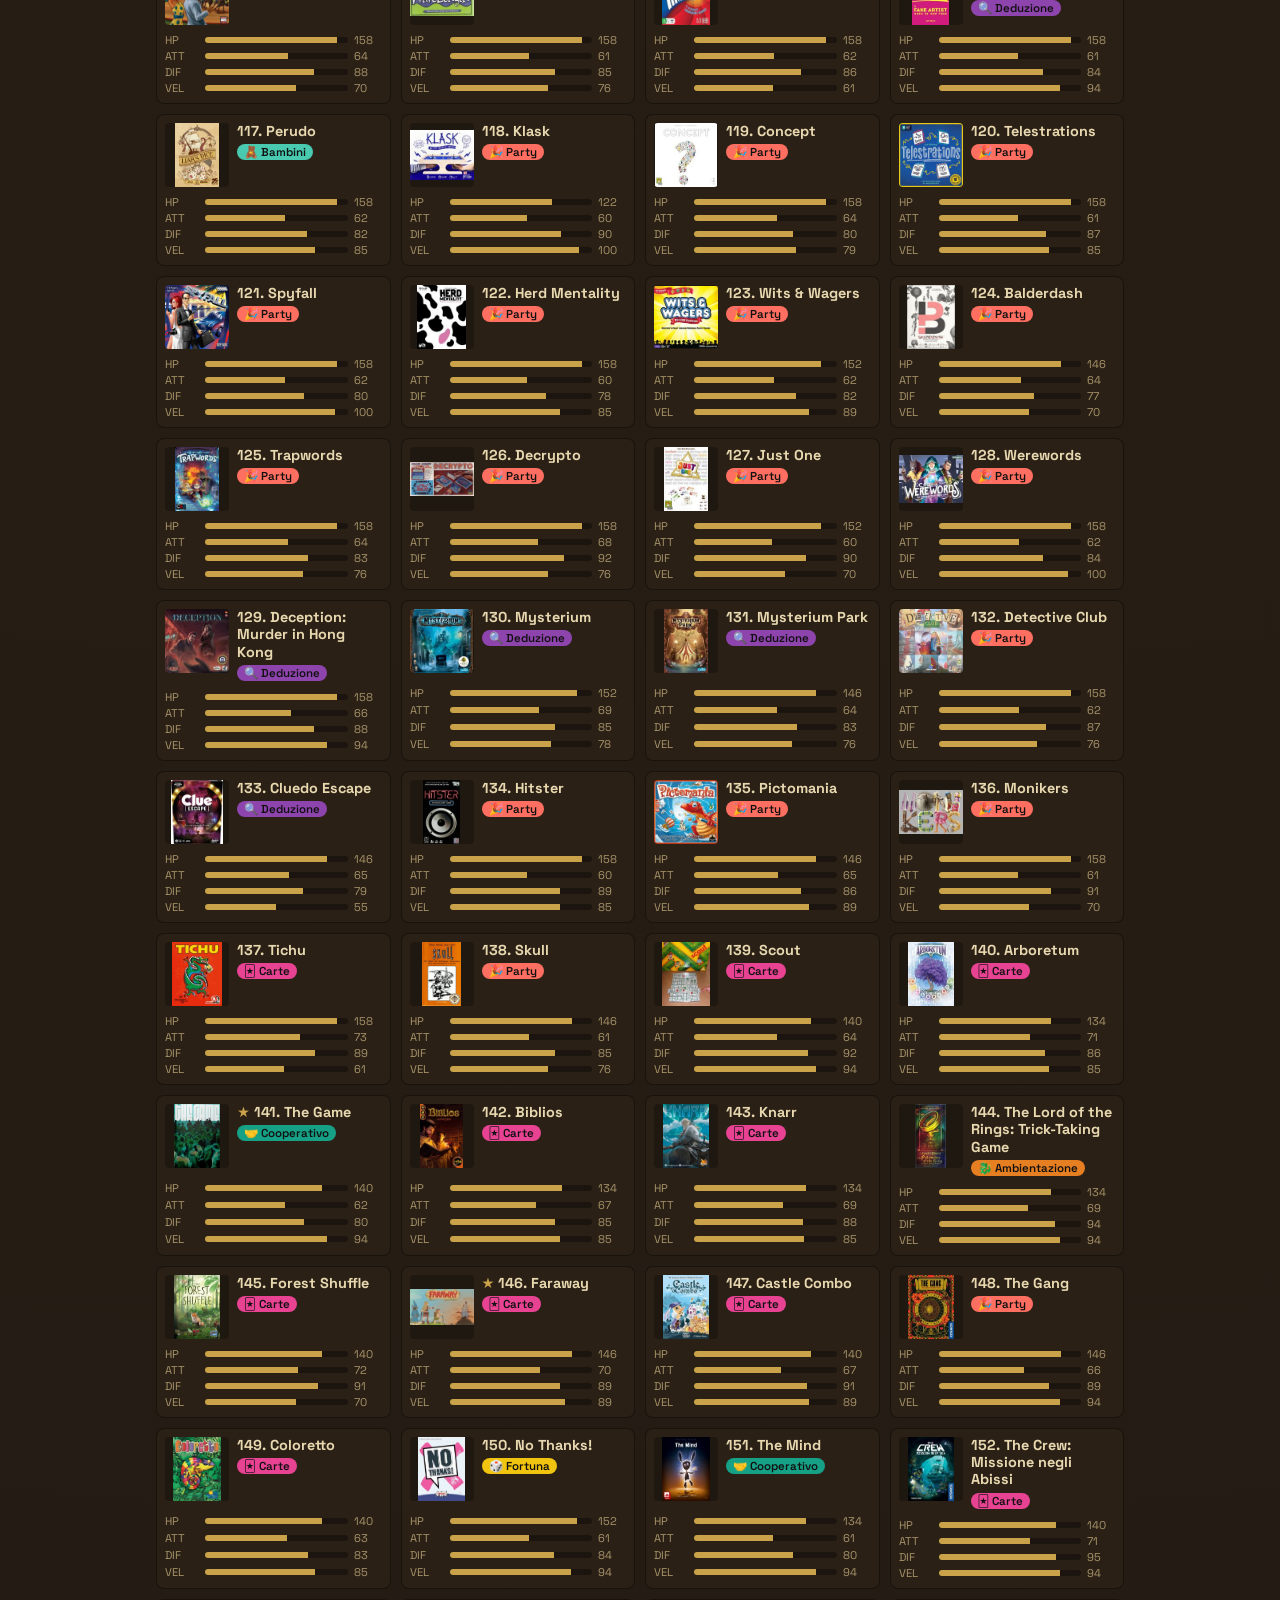
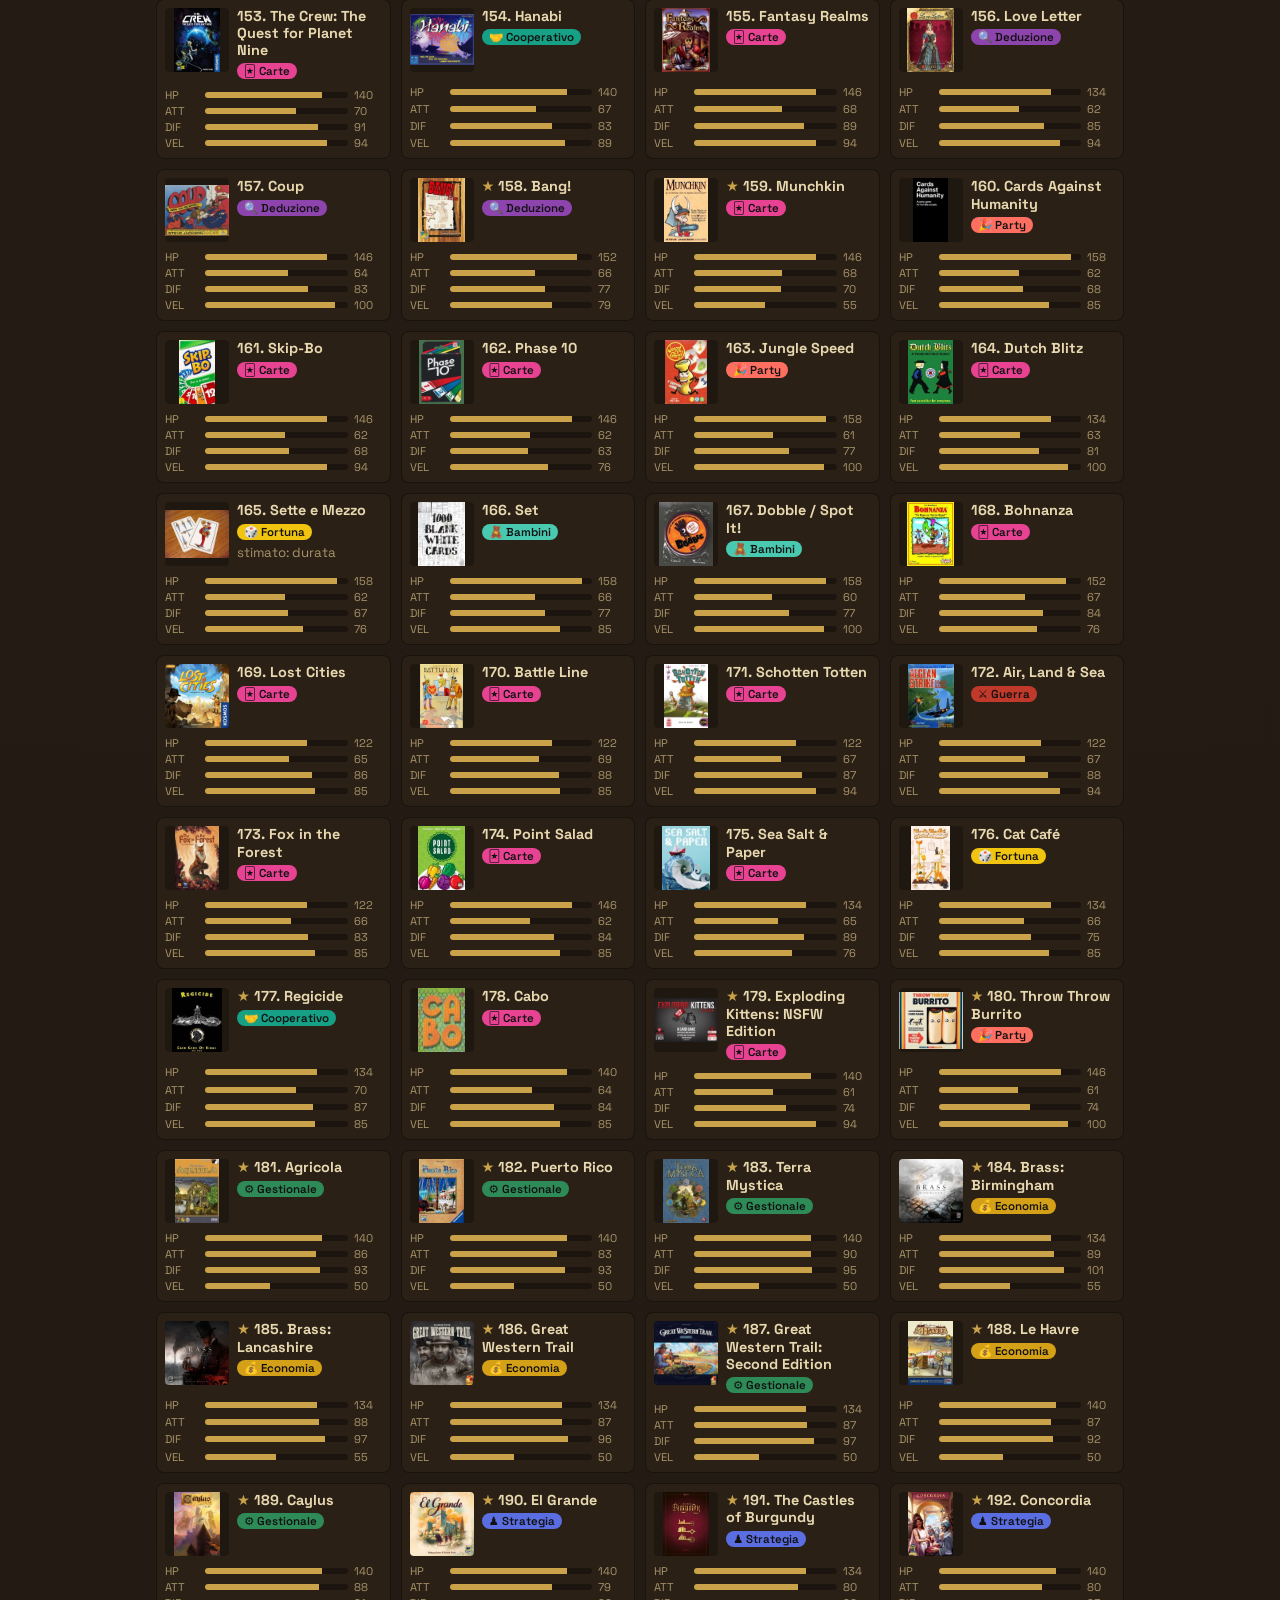
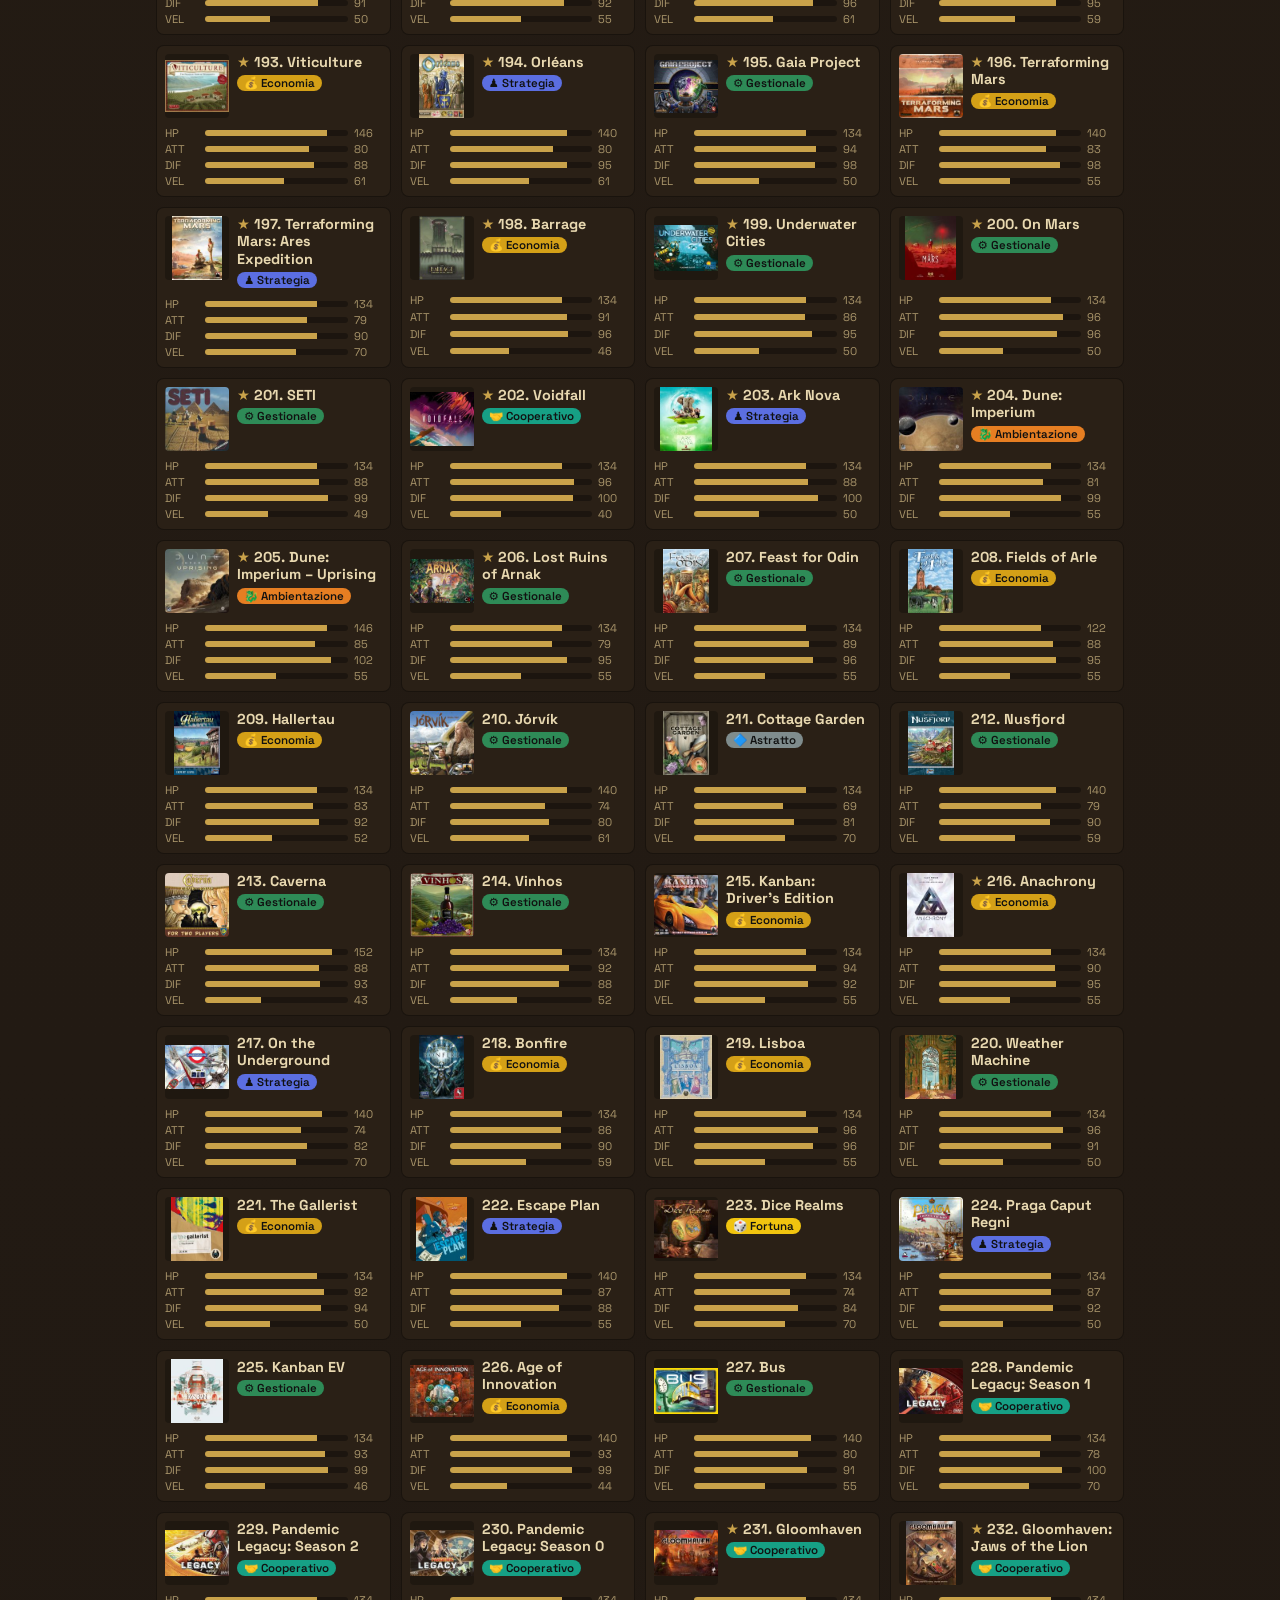
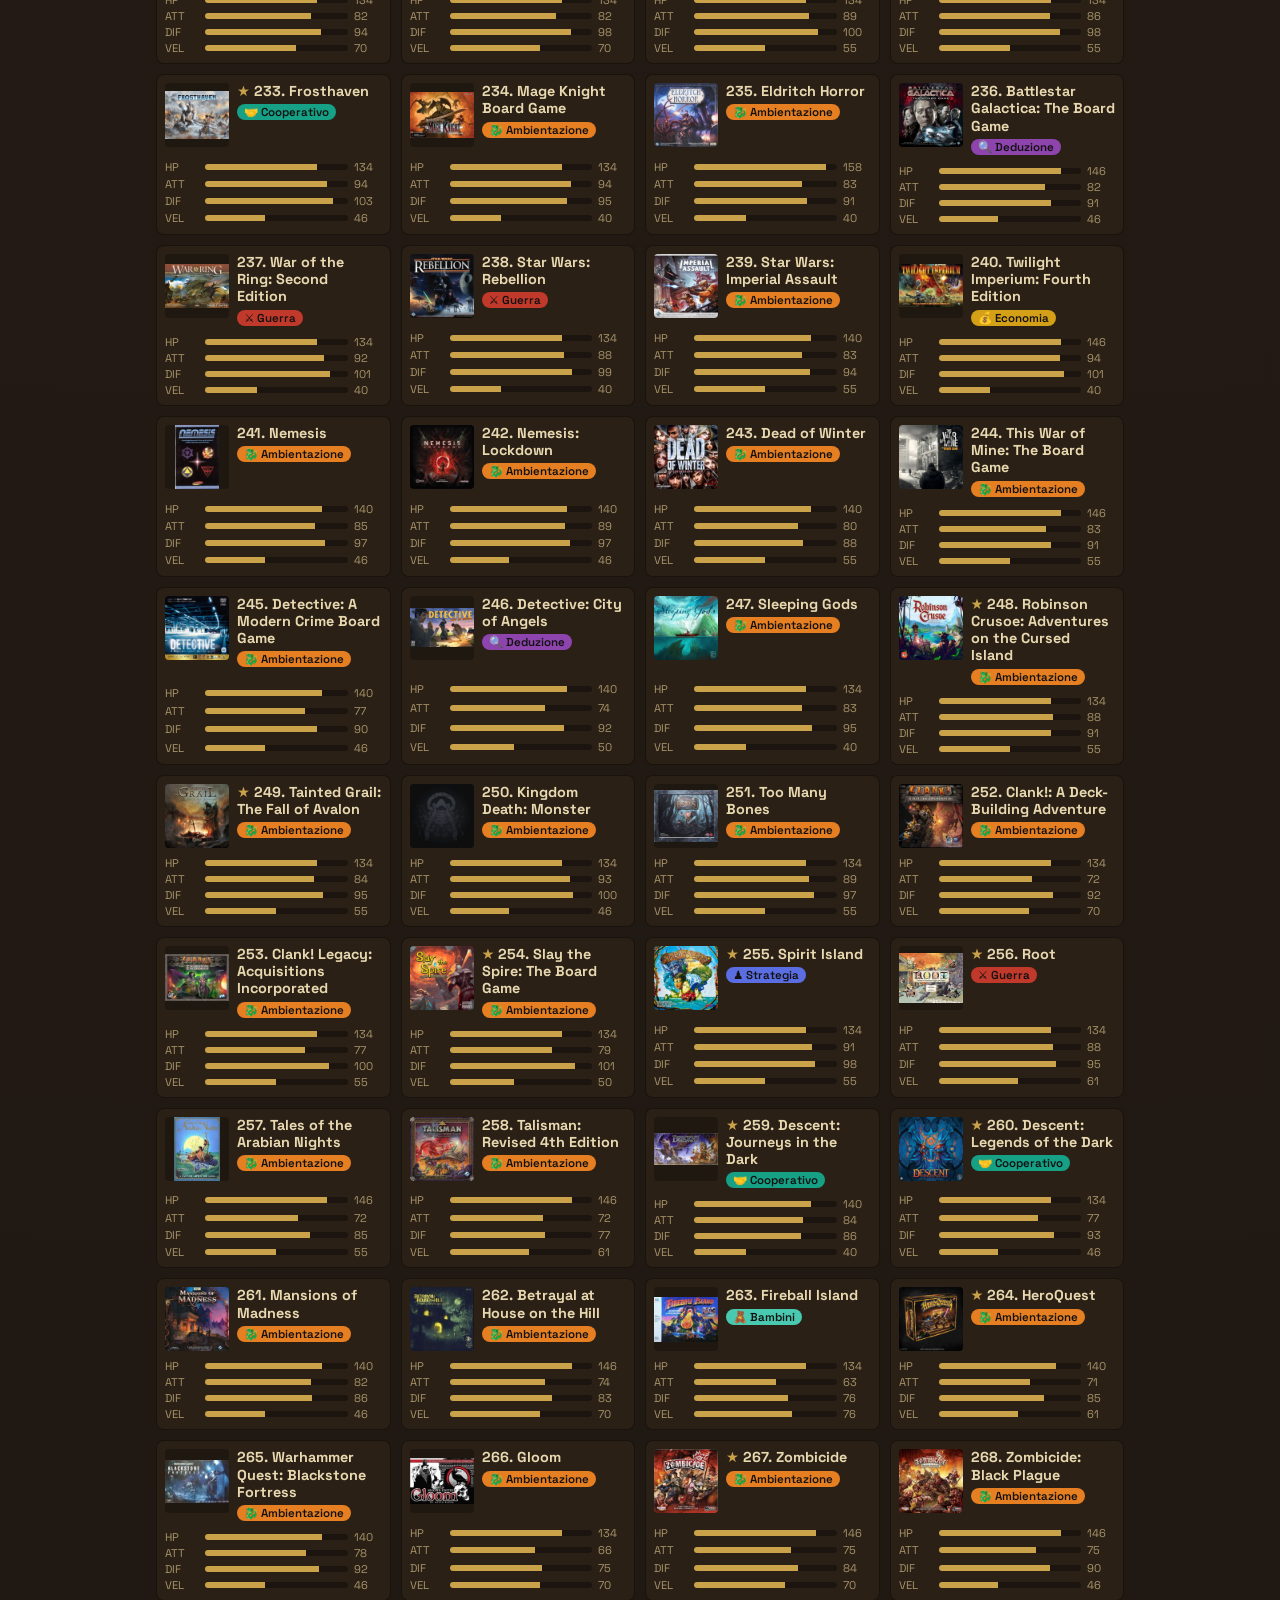
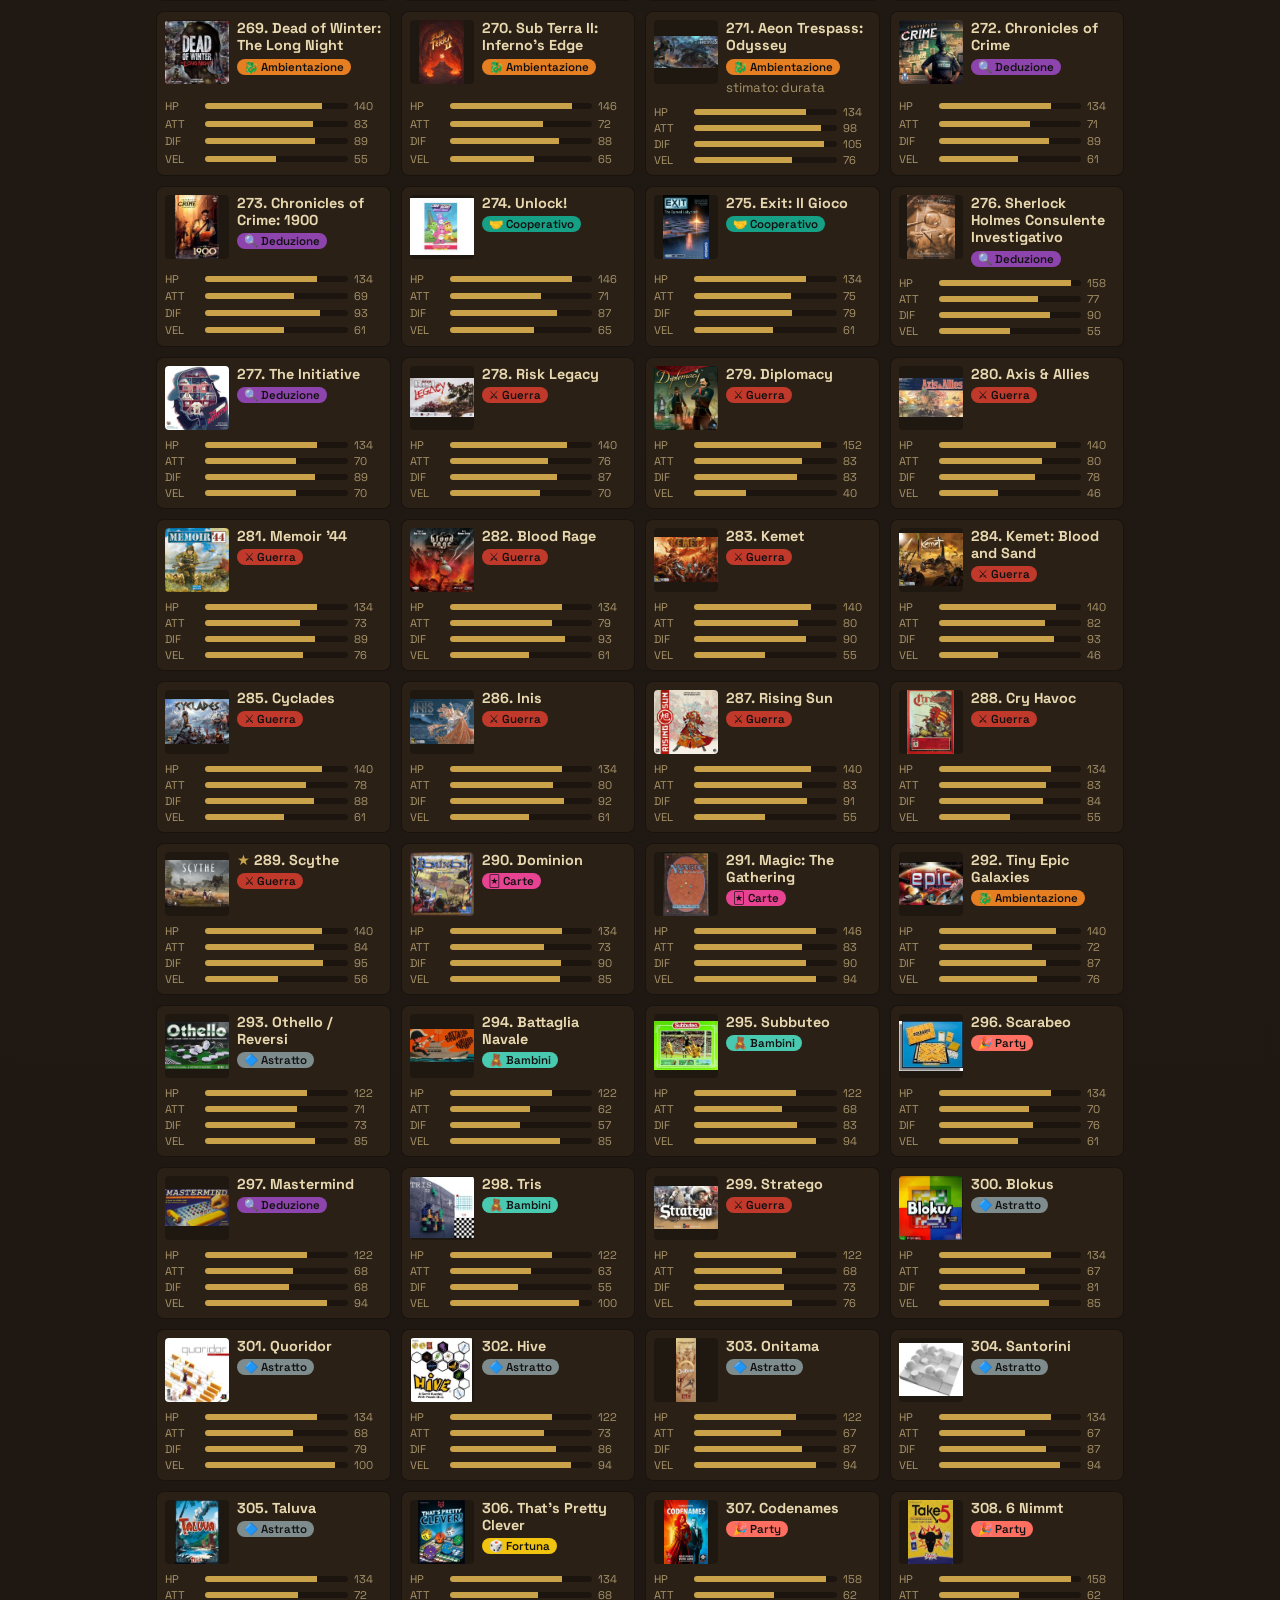
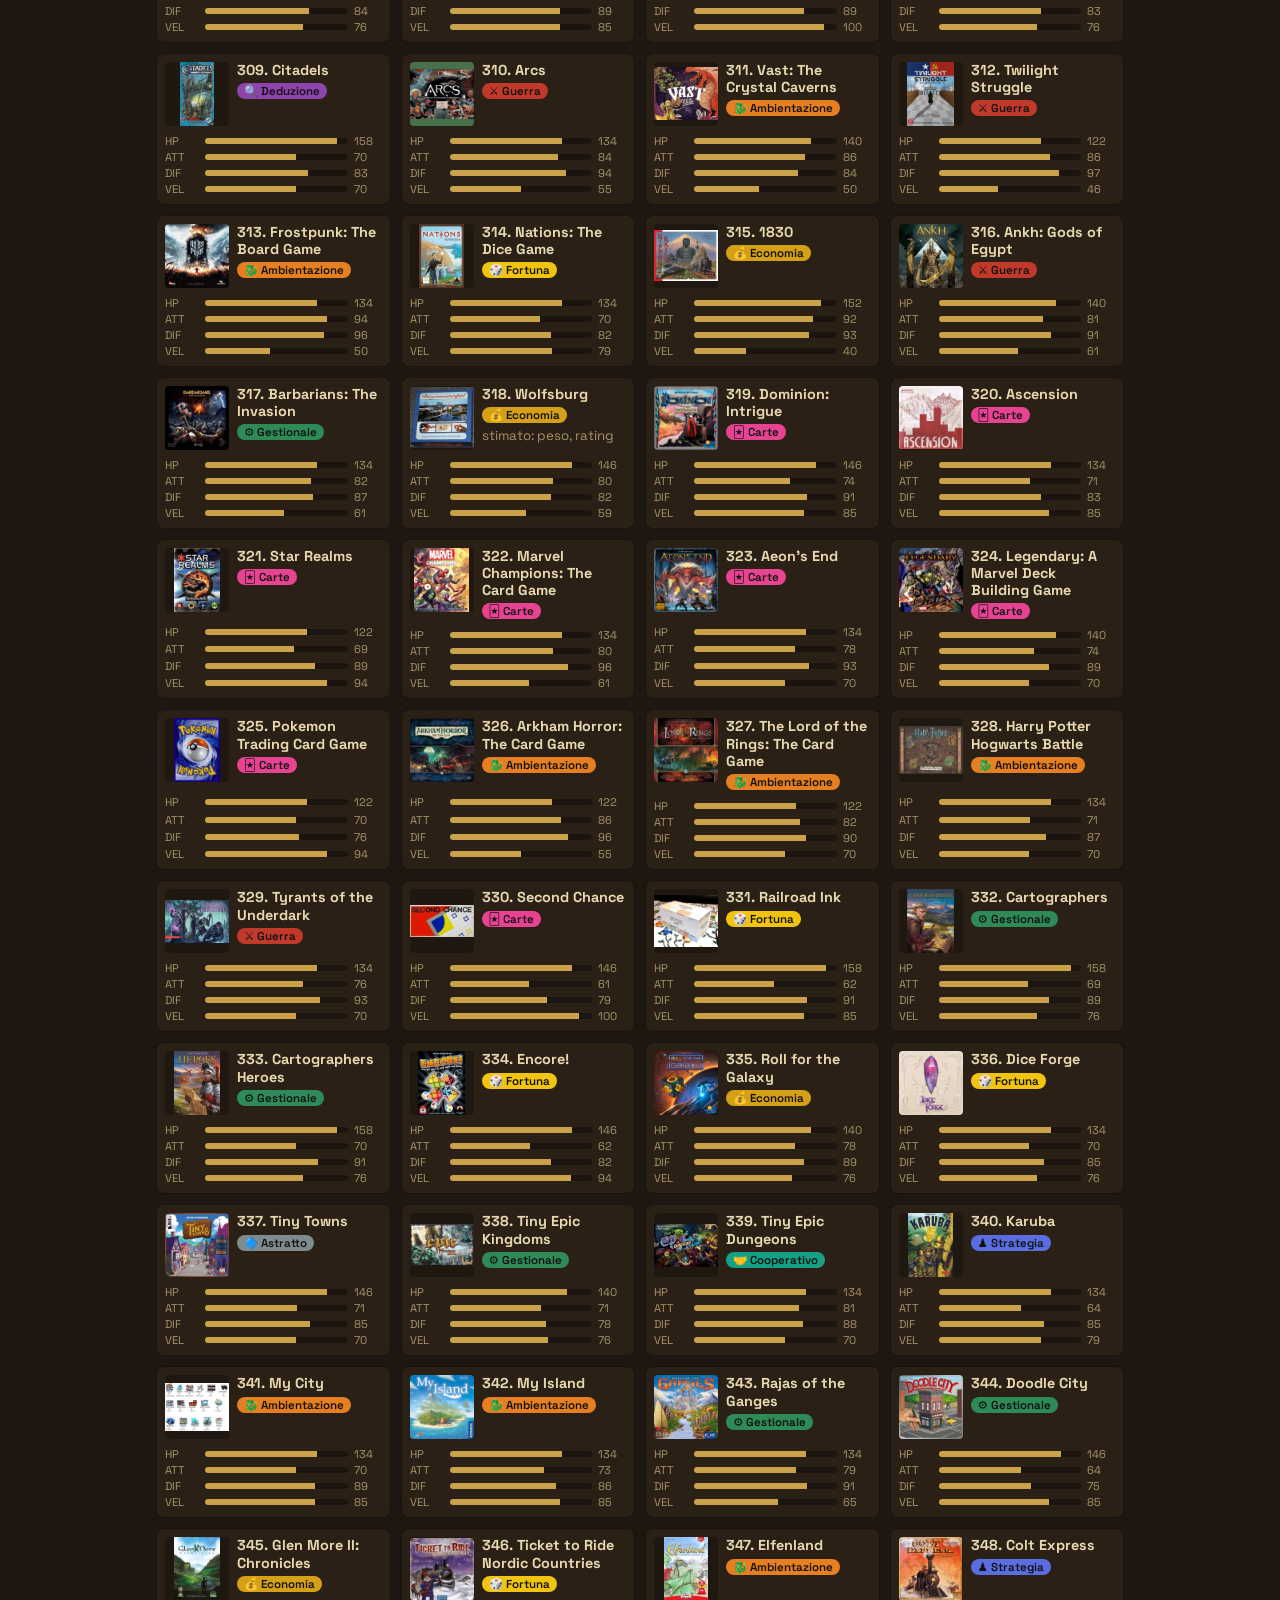
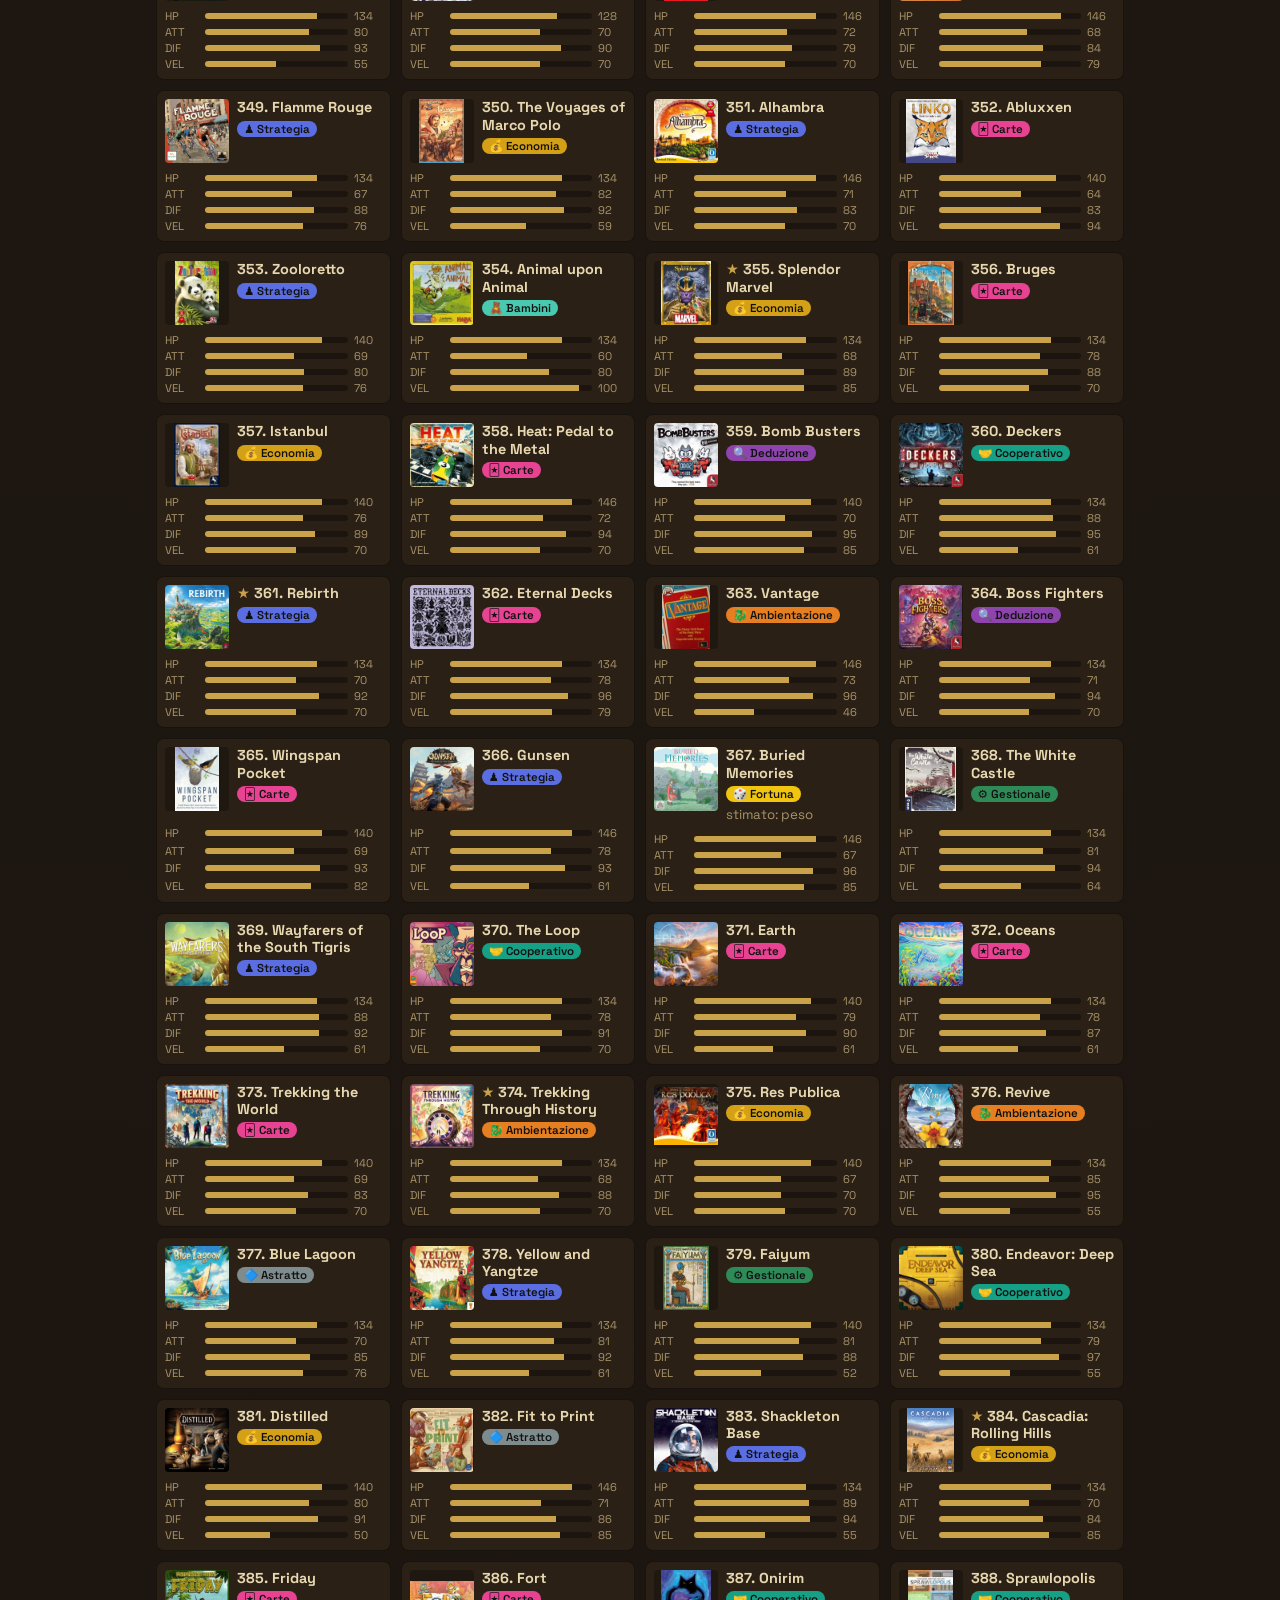
==== commit e04fb854: "Scheda del gioco (finestra) con cambio tipo, correzioni tipi esportabili, dex cliccabile Co-Authored" ====
--- a/dex.html
+++ b/dex.html
@@ -32,6 +32,7 @@
     <select id="typeSel"></select>
     <label class="speed"><input id="pinOnly" type="checkbox"> solo intoccabili</label>
     <span id="count" class="stats"></span>
+    <button id="exportOvr" type="button" class="ghost small">⬇ Esporta correzioni tipi</button>
   </section>
   <div id="cards" class="cards"></div>
   <section class="logwrap"><h2>Tabella dei tipi</h2>
@@ -41,8 +42,14 @@
 </main>
 <script src="data/games.js"></script>
 <script src="data/stats.js"></script>
+<script src="data/bgg.js"></script>
+<script src="data/moves.js"></script>
 <script src="data/types.js"></script>
 <script src="data/intoccabili.js"></script>
+<script src="overrides.js"></script>
+<script src="battle.js"></script>
+<script src="dialog.js"></script>
+<script src="card.js"></script>
 <script>
 'use strict';
 const $ = id => document.getElementById(id);
@@ -59,12 +66,20 @@
   $('count').textContent = list.length + ' giochi';
   $('cards').innerHTML = list.map(g => {
     const s = STATS[g.id], t = tcol[s.t];
-    return `<div class="card"><img src="${g.cover}" alt="" loading="lazy"><div><h3>${keep.has(g.n) ? '<span class="pin">★</span> ' : ''}${g.n}. ${g.name}</h3>
-      <span class="badge" style="background:${t.color}">${t.icon} ${s.t}</span>${s.est ? `<br><small>stimato: ${s.est.join(', ')}</small>` : ''}</div>
+    return `<div class="card" data-id="${g.id}" style="cursor:pointer"><img src="${g.cover}" alt="" loading="lazy"><div><h3>${keep.has(g.n) ? '<span class="pin">★</span> ' : ''}${g.n}. ${g.name}</h3>
+      <span class="badge" style="background:${t.color}">${t.icon} ${s.t}</span>${TypeOverrides.isChanged(g.id) ? ' <small>✎ modificato</small>' : ''}${s.est ? `<br><small>stimato: ${s.est.join(', ')}</small>` : ''}</div>
       <div class="bars">${bar('HP', s.hp, 170)}${bar('ATT', s.atk, 110)}${bar('DIF', s.def, 115)}${bar('VEL', s.spd, 110)}</div></div>`;
   }).join('');
 }
 ['q', 'typeSel', 'pinOnly'].forEach(id => $(id).addEventListener('input', render));
+$('cards').addEventListener('click', e => { const c = e.target.closest('.card'); if (c) Card.show(c.dataset.id); });
+window.addEventListener('typechange', render);
+$('exportOvr').onclick = () => {
+  if (!TypeOverrides.count()) { Dialog.toast('Nessuna correzione da esportare'); return; }
+  const a = document.createElement('a');
+  a.href = URL.createObjectURL(new Blob([JSON.stringify(TypeOverrides.export(), null, 1)], { type: 'application/json' }));
+  a.download = 'type_overrides_export.json'; document.body.appendChild(a); a.click(); a.remove();
+};
 $('chart').innerHTML = '<tr><th></th>' + TYPES.map(t => `<th title="${t.id}">${t.icon}</th>`).join('') + '</tr>' +
   TYPES.map(a => `<tr><th title="${a.id}">${a.icon} ${a.id}</th>` + TYPES.map(d => {
     const m = typeMultiplier(a.id, d.id); return `<td class="${m > 1 ? 'w' : m < 1 ? 'l' : ''}">${m > 1 ? '×1.5' : m < 1 ? '×.67' : ''}</td>`;
--- a/style.css
+++ b/style.css
@@ -41,3 +41,58 @@
   min-height:3em;font-weight:600}
 .info .dot{display:inline-block;width:1em;height:1em;border-radius:50%;vertical-align:-.15em;margin-right:6px;border:1px solid #0006}
 @media(max-width:600px){main{padding:8px}.board{gap:1px}}
+
+.log.battle li{border-left-color:var(--muted);font-family:'Space Grotesk',monospace}
+
+/* ---- menu e campagne ---- */
+[hidden]{display:none !important}
+.campaigns{display:grid;grid-template-columns:repeat(auto-fill,minmax(300px,1fr));gap:12px;margin-top:8px}
+.camp{display:flex;gap:12px;background:var(--panel);border:1px solid var(--gold);border-radius:10px;padding:10px;cursor:pointer}
+.camp:hover{filter:brightness(1.12)}
+.thumb{width:90px;height:90px;flex:none;border:2px solid var(--gold);border-radius:4px;image-rendering:pixelated;align-self:flex-start}
+.campinfo{min-width:0;flex:1}
+.campinfo h3{margin:0 0 4px;font-family:'Cinzel',serif;color:var(--gold);font-size:1.05rem;overflow:hidden;text-overflow:ellipsis;white-space:nowrap}
+.campmeta{font-size:.82rem}.campmeta.dim{color:var(--muted);font-size:.74rem}
+.campbtns{display:flex;flex-wrap:wrap;gap:5px;margin-top:8px}
+button.small{padding:4px 9px;font-size:.8rem}
+button.danger,.dlg-btn.danger{border-color:#c0392b;color:#ff8a7a}
+.dlg-btn.danger{background:#c0392b;color:#fff}
+.empty{color:var(--muted);text-align:center;padding:30px 0}
+.hint{color:var(--muted);font-size:.78rem;margin:10px 0 0}
+.hint a{color:var(--gold)}
+.topbar{display:flex;flex-wrap:wrap;gap:8px;align-items:center;margin:10px 0}
+.namebtn{background:transparent;color:var(--parch);border:1px dashed var(--muted);font-family:'Cinzel',serif;max-width:60vw;overflow:hidden;text-overflow:ellipsis;white-space:nowrap}
+
+/* ---- finestre di dialogo e avvisi ---- */
+.dlg-back{position:fixed;inset:0;z-index:100;background:rgba(8,6,4,.78);display:flex;align-items:center;justify-content:center;padding:12px}
+.dlg{background:var(--parch);color:var(--ink);border:3px solid var(--gold);border-radius:12px;box-shadow:0 0 0 3px #0008,0 10px 30px #000a;
+  width:min(440px,100%);padding:16px 18px;max-height:92vh;overflow:auto}
+.dlg h3{margin:0 0 8px;font-family:'Cinzel',serif}
+.dlg-msg{margin:0 0 12px;line-height:1.4}
+.dlg-field{display:block;margin-bottom:10px;font-weight:600;font-size:.85rem}
+.dlg-field input{display:block;width:100%;margin-top:4px;font:inherit;padding:7px 9px;border:2px solid #7a6a44;border-radius:6px;background:#fffdf5;color:var(--ink)}
+.dlg-field small{display:block;font-weight:400;color:#5b4a2a;margin-top:3px}
+.dlg-btns{display:flex;flex-wrap:wrap;gap:8px;justify-content:flex-end}
+.dlg-btn{background:#d8c592;color:var(--ink);border:2px solid #7a6a44}
+.dlg-btn.primary{background:var(--gold);border-color:#7a5a10}
+#toasts{position:fixed;left:50%;bottom:18px;transform:translateX(-50%);z-index:120;display:flex;flex-direction:column;gap:6px;align-items:center;pointer-events:none}
+.toast{background:#111c;color:#fff;border:1px solid var(--gold);border-radius:8px;padding:8px 14px;font-size:.88rem}
+
+/* ---- scheda del gioco ---- */
+.cardwin{width:min(560px,100%)}
+.chead{display:flex;gap:12px;align-items:flex-start;margin-bottom:8px}
+.chead img{width:96px;height:96px;object-fit:contain;background:#0002;border:2px solid #7a6a44;border-radius:6px;flex:none}
+.chead h3{margin:0 0 4px}
+.cardwin .dim{color:#6b5a38;font-size:.8rem;margin-top:2px}
+.cardwin .badge{display:inline-block;padding:2px 9px;border-radius:12px;color:#111;font-weight:600;font-size:.78rem;border:1px solid #0004}
+.csec{border-top:1px solid #7a6a4455;padding-top:6px;margin-top:8px}
+.csec h4{margin:0 0 4px;font-family:'Cinzel',serif;font-size:.95rem}
+.cardwin .bars{display:grid;grid-template-columns:34px 1fr 30px;gap:3px 8px;font-size:.78rem;align-items:center}
+.cardwin .bar{height:8px;background:#0003;border-radius:4px;overflow:hidden}.cardwin .bar i{display:block;height:100%;background:#a67c1a}
+.moves{margin:0;padding-left:18px;font-size:.86rem;line-height:1.5}
+.chips{display:flex;flex-wrap:wrap;gap:5px;margin:3px 0 6px}
+.kv{display:grid;grid-template-columns:auto 1fr auto 1fr;gap:2px 10px;font-size:.84rem}
+.cardwin .small{font-size:.8rem;margin-top:5px;display:block}
+.cardwin a{color:#7a4a00}
+.cardwin .dot{display:inline-block;width:.9em;height:.9em;border-radius:50%;vertical-align:-.1em;margin-right:4px;border:1px solid #0006}
+.dlg-btns{margin-top:10px}
